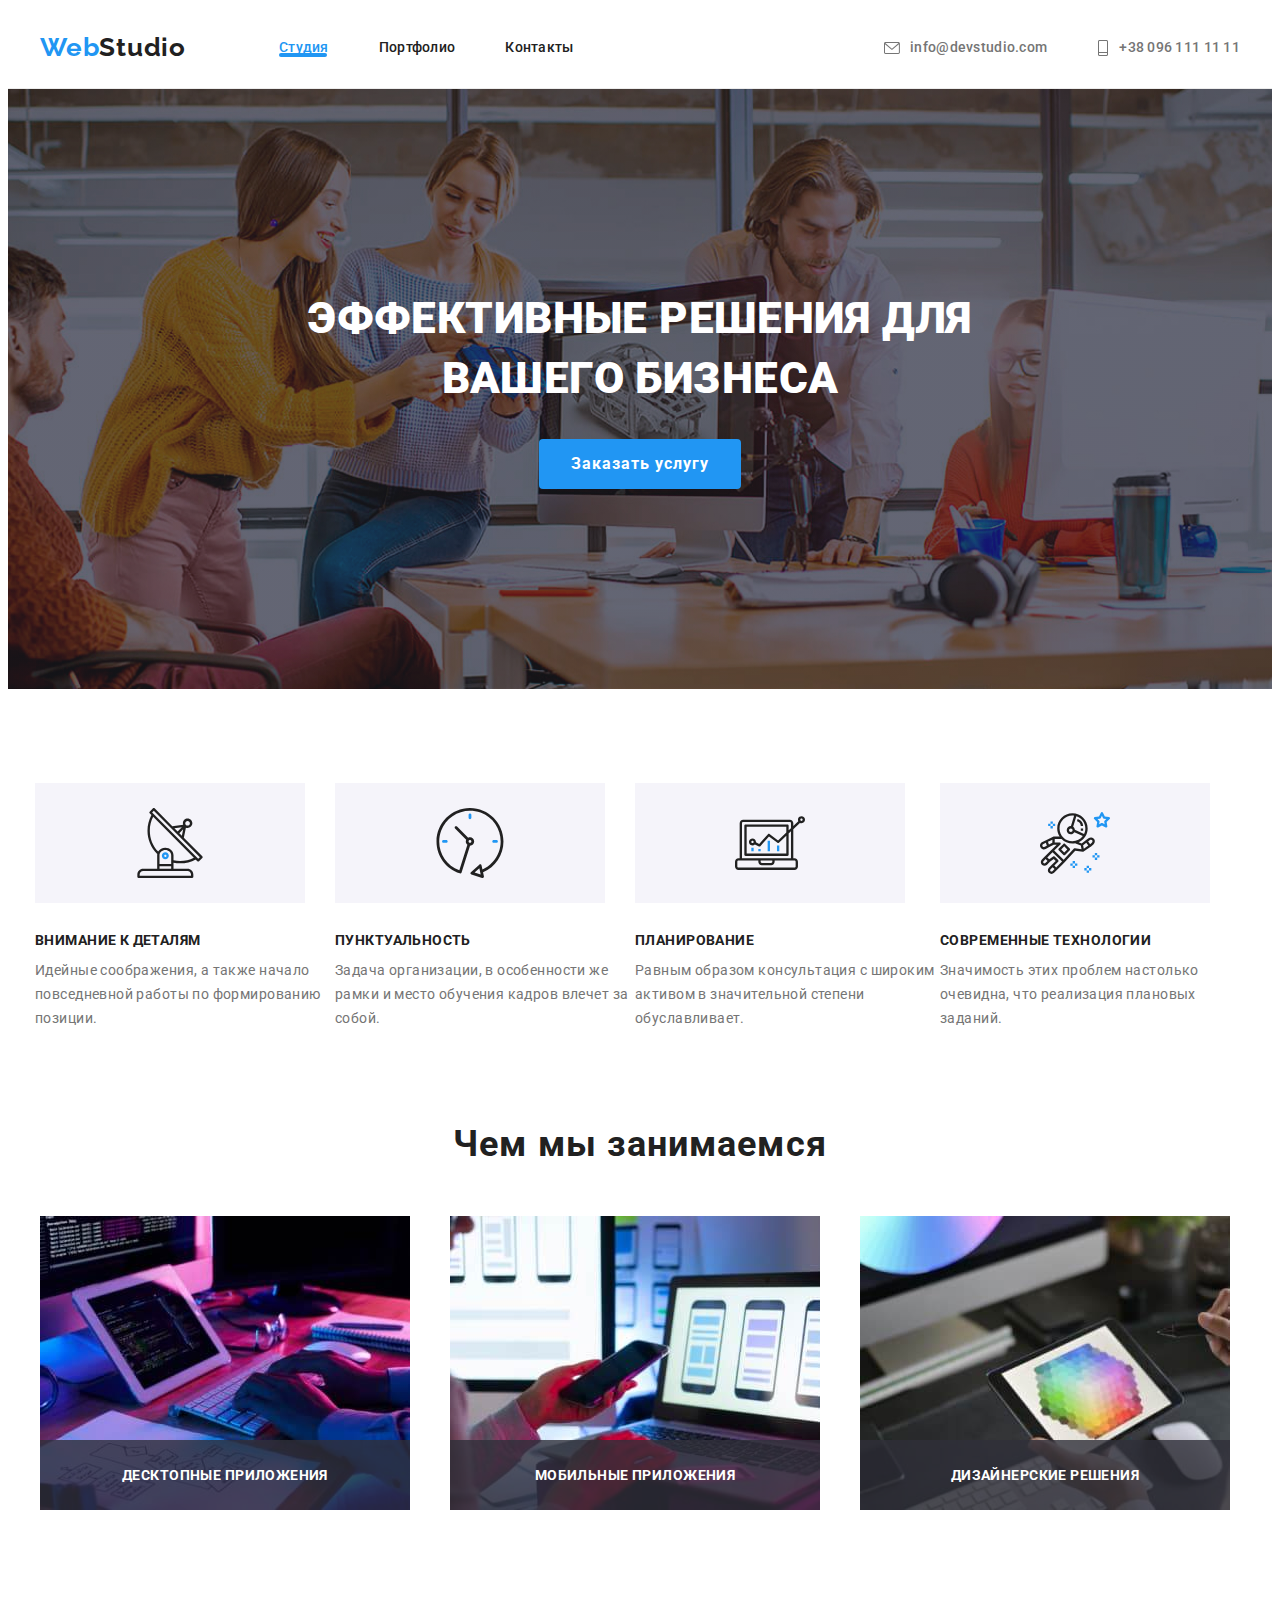
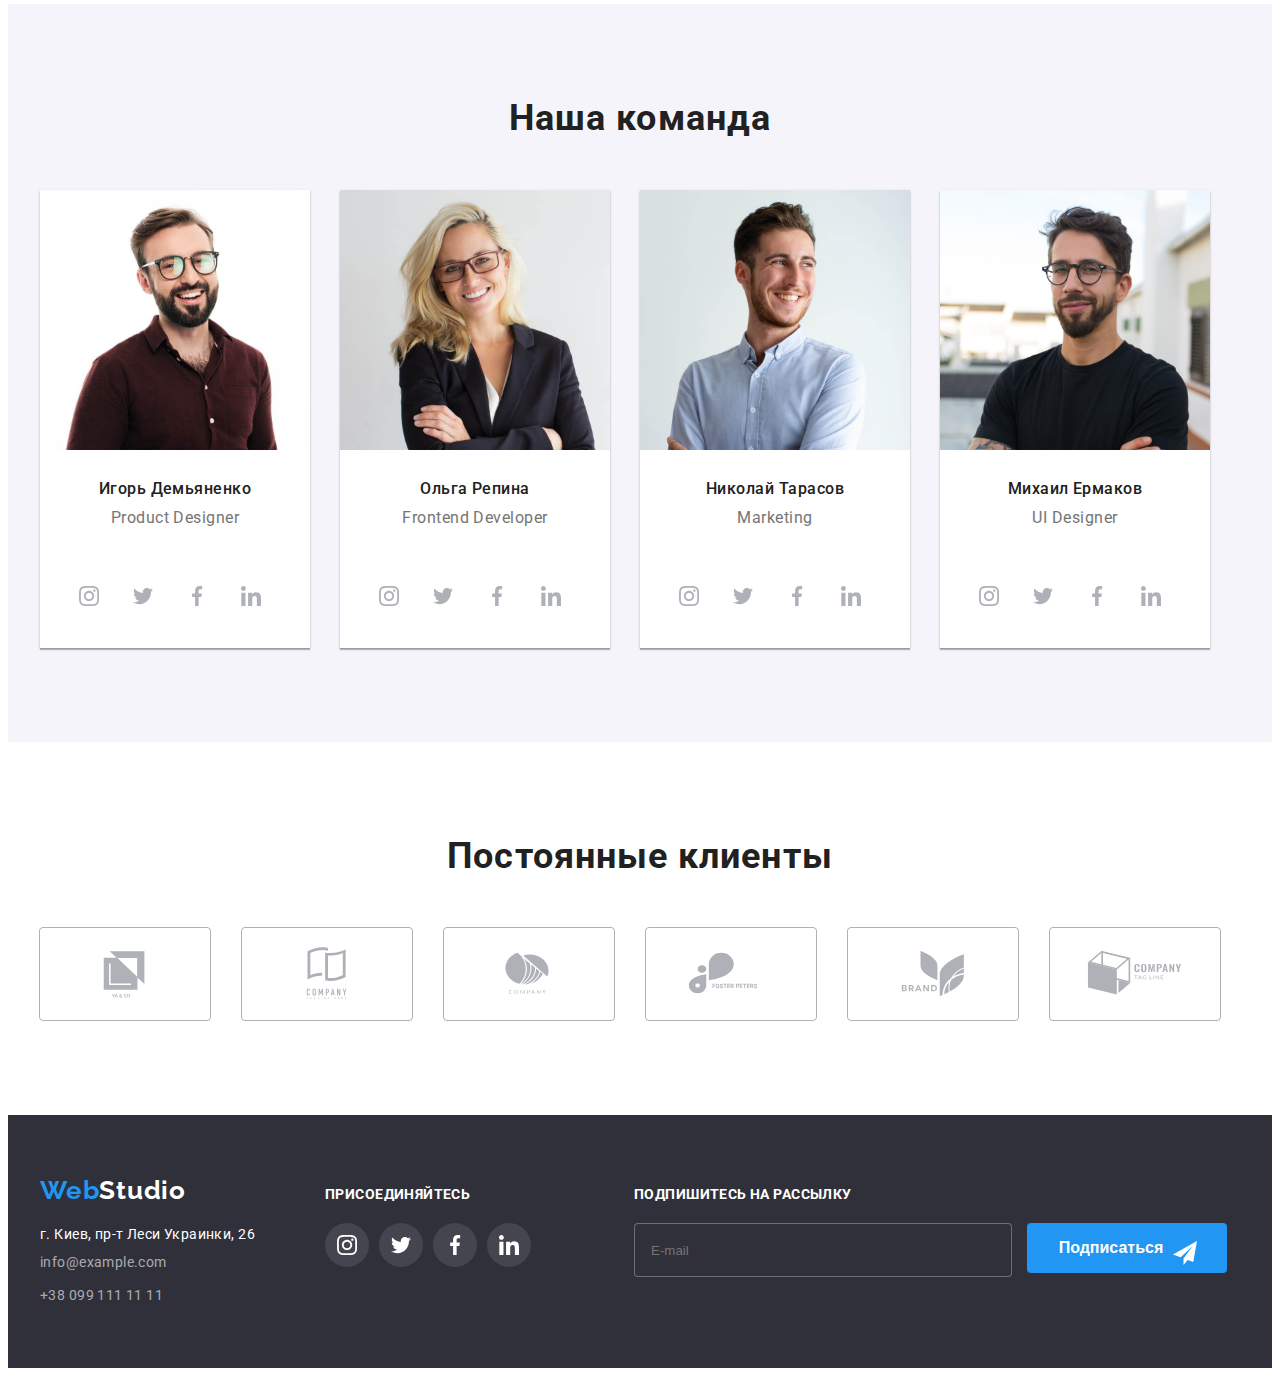
==== index.html @ 3832339a "add" ====
<!DOCTYPE html>
<html lang="ru">
<head>
    <meta charset="UTF-8">
    <meta http-equiv="X-UA-Compatible" content="IE=edge">
    <meta name="viewport" content="width=device-width, initial-scale=1.0">
    <link rel="preconnect" href="https://fonts.googleapis.com">
    <link rel="preconnect" href="https://fonts.gstatic.com" crossorigin>
    <link href="https://fonts.googleapis.com/css2?family=Raleway:wght@700&family=Roboto:wght@400;500;700;900&display=swap" rel="stylesheet">
    <title>WebStudio</title>
    <link rel="stylesheet" href="https://cdnjs.cloudflare.com/ajax/libs/modern-normalize/1.1.0/modern-normalize.min.css"
     integrity="sha512-wpPYUAdjBVSE4KJnH1VR1HeZfpl1ub8YT/NKx4PuQ5NmX2tKuGu6U/JRp5y+Y8XG2tV+wKQpNHVUX03MfMFn9Q==" 
     crossorigin="anonymous"
      referrerpolicy="no-referrer" />
    <link rel="stylesheet" href="./css/styles.css">
</head>
<body>
    <!-- header-two -->
    <header class="header-two">
        <div class="container"> 
     <nav class="header-two-nav">
        <a class="header-two-logo link" href=""><span class="span">Web</span>Studio</a>
      
         <ul class="header-two-list  list">
            <li class="header-two-item"><a href="./index.html" class="hesder-two-link link current "  >Студия</a></li>
            <li class="header-two-item"><a href="./portfolio.html" class="hesder-two-link link   ">Портфолио</a></li>
            <li class="header-two-item"><a href="" class="hesder-two-link link ">Контакты</a></li>
        </ul>
    </nav>
    <div class="header-connect">
        <ul class="list-contact">
            
             <li class="nav-connect"><a href="mailto:info@devstudio.com" class="header-two-mail link" > <svg class="icon" width="16" height="12">
                <use href="./img/icons.svg#icon-envelope-hover">

                </use>
            </svg> info@devstudio.com</a></li>
             <li class="nav-connect" ><a  href="tel:+380961111111" class="header-two-tel link"><svg class="icon" width="12" height="16">
                <use href="./img/icons.svg#icon-Vector-10">

                </use>
            </svg> +38 096 111 11 11</a></li>
        </ul>
    </div>
    </div>
     </header>
     <main>
         <!-- section-two -->
     <section class="section-two">
     <div class="container">
      
         <h1 class="section-two-title">Эффективные решения для вашего бизнеса</h1>
         <button  type="button" class="section-two-btn " data-modal-open > Заказать услугу</button>
        
        </div>
     </section>
   
    <!-- section-three -->
    <section class="section-three">
        <div class="container">
       <h2 class="visually-hidden"></h2>
       <ul class="section-three-list list">
           <li class="section-three-item">
            <div class="benefits-item">
                
                    <svg class="bentfits-icon" width="70" height="70">
                        <use href="./img/icons.svg#icon-antenna">

                        </use>
                    </svg>
              
            </div>
               <h3 class="section-three-item-title">Внимание к деталям</h3>
               <p class="section-three-text">Идейные соображения, а также начало повседневной работы по формированию позиции.</p>
            </li>
           <li class="section-three-item">
            <div class="benefits-item">
              
                    <svg class="bentfits-icon" width="70" height="70">
                        <use href="./img/icons.svg#icon-clock">

                        </use>
                    </svg>
                
            </div>
               <h3 class="section-three-item-title" >Пунктуальность</h3>
               <p class="section-three-text">Задача организации, в особенности же рамки и место обучения кадров влечет за собой.</p>
           </li>
           <li class="section-three-item">
            <div class="benefits-item">
               
                    <svg class="bentfits-icon" width="70" height="70">
                        <use href="./img/icons.svg#icon-diagram">

                        </use>
                    </svg>
              
            </div>
               <h3 class="section-three-item-title" >Планирование</h3>
               <p class=section-three-text>Равным образом консультация с широким активом в значительной степени обуславливает.</p>
            </li>
            <li class="section-three-item"> 
                <div class="benefits-item">
                   
                        <svg class="bentfits-icon" width="70" height="70">
                            <use href="./img/icons.svg#icon-astronaut">
    
                            </use>
                        </svg>
                  
                </div>
               <h3 class="section-three-item-title" >Современные технологии</h3>
               <p class="section-three-text">Значимость этих проблем настолько очевидна, что реализация плановых заданий.</p>
            </li>
       </ul>
    </div>
    </section>
    <!-- section-four -->
    <section class="section-four">
        <div class="container">
        <h2 class="section-four-title">Чем мы занимаемся</h2>
        <ul class="section-four-list list">
            
            <li class="section-four-item">
                <img  class="img" src="./img/photo1.jpg" 
                alt="клавиатура" 
                width="370"
                 height="294">
                 <p class="content-text">
                    Десктопные приложения
                 </p>
            </li>
        
           
            <li class="section-four-item"><img class="img" src="./img/photo2.jpg" 
                alt="ноутбук"
                 width="370"
                  height="294">
                  <p class="content-text">
                    Мобильные приложения
                  </p>
            </li>
        
            
            <li class="section-four-item"><img class="img" src="./img/photo3.jpg"
                 alt="планшет"
                  width="370" 
                  height="294">
                  <p class="content-text" >
                    Дизайнерские решения
                  </p>
                
            </li>
         
        </ul>
    </div>
    </section>
    <!-- section-five -->
  
    <section class="section-five">
        <div class="container">
        <h2 class="section-five-title">Наша команда</h2>
        <ul class="section-five-list list">
            <li class="section-five-item">
                
                
                <img class="img" src="./img/img-photo-4.jpg" alt="Игорь" width="270" height="260">
            
            <div class="stn-div">
                <h3 class="stn-title link">Игорь Демьяненко</h3>
                <p lang="en" class="stn-text link">Product Designer</p>
            </div>
                <ul></ul>
        <ul class="komanda-list list">
        <li class="komanda-item">
            <a href="" class="komanda-link">
            <svg class="komanda-link-icon" width="20" height="20">
                <use href="./img/icons.svg#icon-instagram">

                </use>
            </svg>
        </a> </li>
        <li class="komanda-item">
            <a href="" class="komanda-link">
                <svg class="komanda-link-icon" width="20" height="20">
                    <use href="./img/icons.svg#icon-twitter">

                    </use>
                </svg>
            </a>
        </li>
        <li class="komanda-item">
            <a href="" class="komanda-link">
                <svg class="komanda-link-icon" width="20" height="20" >
                    <use href="./img/icons.svg#icon-facebook">

                    </use>
                </svg>
            </a>
        </li>
        <li class="komanda-item">
            <a href="" class="komanda-link">
                <svg class="komanda-link-icon" width="20" height="20">
                    <use href="./img/icons.svg#icon-linkedin">

                    </use>
                </svg>
            </a>
        </li>
    </ul>
               
            </li>
            <li class="section-five-item">
            
               
                <img class="img" src="./img/img-photo-5.jpg" alt="Ольга" width="270" height="260">
          
            <div class="stn-div">
                <h3 class="stn-title link">Ольга Репина</h3>
                <p lang="en" class="stn-text link" >Frontend Developer</p>
            </div>
               <ul class="komanda-list list">
                <li class="komanda-item">
                    <a href="" class="komanda-link">
                  <svg class="komanda-link-icon" width="20" height="20">
                    <use href="./img/icons.svg#icon-instagram"></use>
                  </svg></a>
                </li>
               <li class="komanda-item">
                <a href="" class="komanda-link">
                  <svg class="komanda-link-icon" width="20" height="20">
                    <use href="./img/icons.svg#icon-twitter"></use>
                  </svg></a>
               </li>
               <li class="komanda-item">
                <a href="" class="komanda-link">
                <svg class="komanda-link-icon" width="20" height="20" >
                    <use href="./img/icons.svg#icon-facebook"></use>
                </svg></a>
               </li>
               <li class="komanda-item">
                <a href="" class="komanda-link">
                <svg class="komanda-link-icon" width="20" height="20">
                    <use href="./img/icons.svg#icon-linkedin"></use>
                </svg></a>
               </li>
            </ul>
            </li>
            <li class="section-five-item">
               
               
                <img class="img" src="./img/img-photo-6.jpg" alt="Николай" width="270" height="260">
            
            <div class="stn-div">
                <h3 class="stn-title link">Николай Тарасов</h3>
                <p lang="en" class="stn-text link">Marketing</p>
            </div>
                <ul class="komanda-list list">
                    <li class="komanda-item">
                        <a href="" class="komanda-link">
                        <svg class="komanda-link-icon" width="20" height="20">
                            <use href="./img/icons.svg#icon-instagram">
            
                            </use>
                        </svg>
                    </a> </li>
                    <li class="komanda-item">
                        <a href="" class="komanda-link">
                            <svg class="komanda-link-icon" width="20" height="20">
                                <use href="./img/icons.svg#icon-twitter">
            
                                </use>
                            </svg>
                        </a>
                    </li>
                    <li class="komanda-item">
                        <a href="" class="komanda-link">
                            <svg class="komanda-link-icon" width="20" height="20" >
                                <use href="./img/icons.svg#icon-facebook">
            
                                </use>
                            </svg>
                        </a>
                    </li>
                    <li class="komanda-item">
                        <a href="" class="komanda-link">
                            <svg class="komanda-link-icon" width="20" height="20">
                                <use href="./img/icons.svg#icon-linkedin">
            
                                </use>
                            </svg>
                        </a>
                    </li>
                </ul>
            </li>
       
            
            <li class="section-five-item">
                
               
                <img class="img"  src="./img/img-photo-7.jpg" alt="Михаил" width="270" height="260">
            
            <div class="stn-div">
                <h3 class="stn-title " >Михаил Ермаков</h3>
                <p lang="en" class="stn-text ">UI Designer</p>
            </div>
                <ul class="komanda-list list">
                    <li class="komanda-item">
                        <a href="" class="komanda-link">
                        <svg class="komanda-link-icon" width="20" height="20">
                            <use href="./img/icons.svg#icon-instagram">
            
                            </use>
                        </svg>
                    </a> </li>
                    <li class="komanda-item">
                        <a href="" class="komanda-link">
                            <svg class="komanda-link-icon" width="20" height="20">
                                <use href="./img/icons.svg#icon-twitter">
            
                                </use>
                            </svg>
                        </a>
                    </li>
                    <li class="komanda-item">
                        <a href="" class="komanda-link">
                            <svg class="komanda-link-icon" width="20" height="20" >
                                <use href="./img/icons.svg#icon-facebook">
            
                                </use>
                            </svg>
                        </a>
                    </li>
                    <li class="komanda-item">
                        <a href="" class="komanda-link">
                            <svg class="komanda-link-icon" width="20" height="20">
                                <use href="./img/icons.svg#icon-linkedin">
            
                                </use>
                            </svg>
                        </a>
                    </li>
                </ul>
        </li>
        </ul>
    </div>
    </section>
     
   <section class="logo-clients">
        <h2 class=clients>Постоянные клиенты</h2>
        <div class=" container">
        <ul class="company-list list ">
            <li class="company-item">
                <a href="" class="company-link">
                    <svg class="comnany-logo" width="106" height="60">
                        <use href="./img/icons.svg#icon-Logo-one" >

                        </use>
                    </svg>
                </a>
            </li>
        <li class="company-item">
            <a href="" class="company-link" >
                <svg class="comnany-logo" width="106" height="60">
                    <use href="./img/icons.svg#icon-icon-Logo" >

                    </use>
                </svg>
            </a>
        </li>
        <li class="company-item" >
            <a href=""  class="company-link">
                <svg class="comnany-logo" width="106" height="60">
                    <use href="./img/icons.svg#icon-Logo-company">

                    </use>
                </svg>
            </a>
        </li>
        <li class="company-item">
             <a href="" class="company-link" >
                <svg class="comnany-logo" width="106" height="60">
                    <use href="./img/icons.svg#icon-Logo-foster">

                    </use>
                </svg>
             </a>
        </li>
        <li class="company-item" >
            <a href="" class="company-link" >
                <svg class="comnany-logo" width="106" height="60">
                    <use href="./img/icons.svg#icon-Logo-brand" >

                    </use>
                </svg>
            </a>
        </li >
        <li class="company-item">
             <a href="" class="company-link" >
                <svg class="comnany-logo" width="106" height=" 60">
                    <use href="./img/icons.svg#icon-Logo-line">

                    </use>
                </svg>
             </a>
        </li>
    </ul>
</div>
</section>
</main>
    <!-- footer-two -->
    <footer class="footer-two">
        <div class="container">
            <div class="ubout-content">
        <a class="footer-two-logo link" href=""><span class="span" >Web</span>Studio</a>
    
<address class="footer-two-address">
            <ul class="footer-two-list list" >
                <li class="footer-two-item" >
            <a href="https://goo.gl/maps/B1iXQjJUeeSVtzdy8" target="_blank" rel="noopener nofollow noreferrer" class="footer-two-links link" >г. Киев, пр-т Леси Украинки, 26</a> 
        </li>
            
        <li class="footer-two-item"><a href="mailto:info@example.com" class="footer-two-link link" >info@example.com</a>
        </li>
        <li class="footer-two-item">
            <a href= "tel:+380991111111" class="footer-two-link link">+38 099 111 11 11</a>
        </li>
        </ul> 
    </address> 
</div>
    <div class="footer-icon">
        <p class="footer-title">присоединяйтесь</p>
        <ul class="footer-list-links list" >
        <li class="footer-item-links">
            <a href="" class="icon-link">
                <svg class="links-link-icon" width="20" height="20">
                    <use href="./img/icons.svg#icon-instagram">
    
                    </use>
                </svg>
            </a>  
        </li>
        <li class="footer-item-links">
            <a href="" class="icon-link">
                <svg class="links-link-icon" width="20" height="20">
                    <use href="./img/icons.svg#icon-twitter">
    
                    </use>
                </svg>
            </a> 
        </li>
        <li class="footer-item-links">
            <a href="" class="icon-link">
                <svg class="links-link-icon" width="20" height="20">
                    <use href="./img/icons.svg#icon-facebook">
    
                    </use>
                </svg>
            </a>  
        </li>
        <li class="footer-item-links">
            <a href="" class="icon-link">
                <svg class="links-link-icon" width="20" height="20">
                    <use href="./img/icons.svg#icon-linkedin">
    
                    </use>
                </svg>
            </a> 
        </li>
    </ul>
    </div>
    <div class="footer-email">
        <form >
<p class="email-title">Подпишитесь на рассылку</p>
<input type="email"
name="user-email"
placeholder="E-mail"

class="footer-input"

>

<button type="submit" class="email-btn">Подписаться</button>

<svg class="email-icon" width="24" height="24">
    <use href="./img/icons.svg#icon-icon-send"></use>
</svg>

</form>
    </div>
    
</div>

 </footer>
 <div class="backdrop is-hidden " data-modal >
    <div class="modal">
        <button type="button" class="modal-close-btn" data-modal-close>
            <svg class="modal-x" width="11" height="11">
                <use href="./img/icons.svg#icon-Vector4"></use>
            </svg>
        </button>
        <p class="modal-title">Оставьте свои данные, мы вам перезвоним</p>
        <form >
            <div class="modal-field">
            <label  class="model-label"> Имя </label>
               <div class="input-wrap">
            <input type="text"
             class="model-input"
              name="user-name"
               placeholder="" 
               required
               minlength="4"
               >
           
            <svg class="modal-icon"  width="18" height="18">
                <use href="./img/icons.svg#icon-person" ></use>
            </svg>
        </div>
        </div>
        
        <div class="modal-field">
            <label  class="model-label">Телефон </label>
            <div class="input-wrap">   
            <input type="tel" 
            class="model-input"
            name="user-tel"  
            placeholder=""
            required
            minlength="4"
            pattern="[\+]\d{3}\s[\(]\d{2}[\)]\s\d{3}[\-]\d{2}[\-]\d{2}"
             >
             <svg class="modal-icon"  width="13" height="13"   >
                <use href="./img/icons.svg#icon-tel" ></use>
            </svg>
            </div>
            
        </div>
            <div class="modal-field">
            <label  class="model-label"> Почта </label>
            <div class="input-wrap">
            <input type="email" 
            class="model-input" 
            name="user-email" 
            placeholder=""
            required
            minlength="2"
            >
            <svg class="modal-icon"  width="15" height="12">
                <use href="./img/icons.svg#icon-emil" ></use>
            </svg>
        </div>
    </div>
        <div class="modal-field">
        <label  class="model-label">Комментарий</label>
        <textarea name="user-text" 
        id="user-text"
         cols="30"
          rows="10"
          placeholder="Введите текст"
          class="model-text" ></textarea>
        </div>
        <div class="modal-field">
            <input type="checkbox"
             name="privacy" 
              value="true"
              id="privacy"
               class="modal-check is-hidden">
            <label for="privacy" class="check-text">Соглашаюсь с рассылкой и принимаю
              <a href="" class="label-text">Условия договора</a>  </label>
        </div>
            <div class="modal-check-btn">
            <button type="submit" class="modal-btn">Отправить</button>
        </div>
        </form>
    </div>

 </div>
 <script src="./js/modal.js"></script>
</body>
</html>
---- css/styles.css ----
:root{
    --title-color: #212121;
    --main-title-color:#757575;
    --hover-footer-color:#2196F3;
    --fonfocus-color: #FFFFFF;
}

h1, h2, h3, p, ul{
    margin: 0 ;
    padding: 0;

}
body {
    font-family: "Roboto", sans-serif;
    font-size: 14px;
    letter-spacing: 0.03em;
    color: #757575;
    background-color:#FFFFFF; 
}
.container{
    width: 1200px;
    margin: 0 auto;
    padding-left: 15px;
    padding-right: 15px;

}
 .hesder-two-link.current::after{
    content: "";
    position: absolute;
   width:48px ;
    height: 4px;
    border-radius: 2px;
    background-color: #2196F3;
 top: 45px;
margin-left: -50px;

  
}
.header-link.current::after{
    content: "";
    position: absolute;
   width:78px ;
    height: 4px;
    background-color: #2196F3;
    border-radius: 2px;
   top: 45px;
    margin-left: -80px;
    
}
 .header-link.current {
  
color: var(--hover-footer-color);
}
 .hesder-two-link.current{
   
    color: var(--hover-footer-color);
 }


                         /* header */
.header-logo{
font-family: 'Raleway';
font-style: normal;
font-weight: 700;
font-size: 26px;
line-height: 1.19;
letter-spacing: 0.03em;
color:var(--title-color); 
margin-right: 93px;
padding-top: 24px ;
padding-bottom: 25px ;

}
.header-two-logo {
    font-family: 'Raleway';
    font-style: normal;
    font-weight: 700;
    font-size: 26px;
    line-height: 1.19;
    letter-spacing: 0.03em;
    color:var(--title-color); 
    margin-right: 93px;
    padding-top: 24px ;
    padding-bottom: 25px ;
    }
.span{
    color:var(--hover-footer-color) ; 
}
.header-list{
    display: flex;
    padding: 0;
    margin: 0;
   position:relative ;
}
.header-two-list{
    display: flex;
    padding: 0;
    margin: 0;
    position: relative;
}
 
.heder .container{
    display: flex;
    align-items: center;
    
   
    
}
.heder{
   border: 1px solid #ECECEC; 
}
.header-two-item{
    margin-right: 50px;
}
.header-two-item:last-child{
    margin-right: 0;}

    .header-item:last-child{
        margin-right: 0;}
.header-item{
    margin-right: 50px;
}
.header-two{
    border-bottom: 1px solid #ECECEC;    
}
.header-nav{
display: flex;
align-items: center;
}
.header-two .container{
   
    display: flex;
    align-items: center;   
}

.header-mail:hover,
.header-mail:focus{
    fill: var(--hover-footer-color);
    
}
.header-mail:hover,
.header-mail:focus
{
    color:var(--hover-footer-color) ; 
}
.header-two-nav{
    display: flex;
    align-items: center;
}
.header-two-mail{
   

}

.header-link {
 font-weight: 500; 
 line-height: 1.14;
 letter-spacing: 0.02em;
 color:var(--title-color) ;
 display: block;
 padding-top: 32px;
 padding-bottom: 32px;
 transition: color 250ms ease ;
 
 }

.link{
text-decoration: none;


}
.header-mail, .header-tel   
{
font-weight: 500;
line-height: 1.14;
letter-spacing: 0.02em;
display: flex;
align-items: center;
color:#757575 ;
fill: #757575;
transition: color 250ms ease ;
}
.list-contact:hover  {
    color:var(--hover-footer-color) ;
   
}
.list-contact:focus{
    color:var(--hover-footer-color) ;
}
.header-tel:hover,
.header-tel:focus
{
    fill:#2196F3;
    color:#2196F3;
}
 
.header-two-logo::content{
background: #2196F3;
    
}

.header-link:hover
{
    color: var(--hover-footer-color) ;

}
.header-link:focus
{
    color: var(--hover-footer-color);  
}

.header-mail link
{
    font-weight: 500;
    line-height: 1.14;
    letter-spacing: 0.02em;
    color:var(--main-title-color) ; 
  
}
.header-mail{
    margin-left: 50px;

}
.header-tel
 {
    font-weight: 500;
    line-height: 1.14;
    letter-spacing: 0.02em;
    color:var(--main-title-color) ;
    
}
.list-contact{
  list-style: none;
  
   display: flex;
}
.header-connect{
    margin-left: auto;
}
.nav-connect{
    margin-right: 50px;
}
.nav-connect:last-child{
    margin: 0;
}
.list{
    list-style: none ;

    align-items: center;
   margin: 0;
    padding: 0;
}
                                 /* section */
.section-btn
{
    font-family: inherit;
font-weight: 500;
font-size: 16px;
line-height: 1.62;
text-align: center;
letter-spacing: 0.03em;
color:var(--title-color) ;

padding:  6px 22px 6px 22px;
border: none;
border-radius: 4px;
transition: background 250ms ease ;
}
.section-item{
    margin-right: 8px ;
}
.section-item:last-child{
    margin: 0;
}

.section-list{
 display: flex;
 margin-bottom: 50px;
 justify-content: center;
 
}
.section-one-link{
    margin-bottom: 4px;
}
.section-list-list{
    display: flex;
    flex-wrap: wrap;
    margin-bottom: -30px;
    margin-left: -30px;
   
}
 .section-one-list {
    flex-basis: calc(100% / 3 - 30px);
    margin-left: 30px;
    margin-bottom: 30px;
  
background:#FFFFFF;
 }

 

 .section-one-sct:hover, 
 .section-one-sct:focus{
    box-shadow: 0px 1px 1px rgba(0, 0, 0, 0.12),
    0px 4px 4px rgba(0, 0, 0, 0.06),
     1px 4px 6px rgba(0, 0, 0, 0.16);
     display: block;
 }
.stn{ color: #212121;
text-align: center;
margin-bottom: 20px;
padding-top: 20px;
}
.section-btn:hover
{
    background: #2196F3;
    color:var(--fonfocus-color) ;
}
.section-btn:focus
{
    background: #2196F3; 
    color:var(--fonfocus-color) ;
  

}
                    /*section-one  */


.section-three{
   padding-top: 94px;
   padding-top: 94px;
}
.section-one-link
{
font-weight: 700;
font-size: 18px;
line-height: 2.00;
letter-spacing: 0.06em;
color:var(--title-color) ;
}
.section-one-text
{
font-size: 16px;
line-height: 1.88;
letter-spacing: 0.03em;
color:var(--main-title-color) ;
}
.section-three-title{
    text-align: center;
    padding-top: 0px;
    margin-bottom: 50px;
}
.section-three-list {
    display: flex;
    margin-left: -5px;
   
}

.section-three-item{
   
    flex-basis:calc((100% -90) / 4);
    margin-left: 0px;
}
.section-four-title{
    text-align: center;
  margin-bottom: 50px;
}
.section-four-list {
    display: flex;
   position: relative;
    margin-top: 50px;
  margin-left: -30px;
}
.section-four-item{
    
    flex-basis: calc(100% / 3 - 30px);
    margin-left: 30px;
    display: block;
    max-width: 100% ;
    height: auto;
}

    

.section-five-title{
    text-align: center;
    
}
.section-five-list{
    display: flex;
    margin-top: 50px;
    margin-left: -30px;
}
                        /* footer */
.footer-link
{
 font-weight: 400;
line-height: 1.71;
letter-spacing: 0.03em;
color:rgba(255, 255, 255, 0.6);



}


.footer, .footer-two
{
padding-bottom: 60px;
padding-top: 60px;
    background: #2F303A;

}
.footer-two-address{
    margin-top: 20px;
}
.footer-address{
    margin-top: 20px;
    font-style: normal;
}
   
.footer-logo{
font-family: 'Raleway';
font-style: normal;
font-weight: 700;
font-size: 26px;
line-height: 1.19;
letter-spacing: 0.03em;
color:var(--title-color) ; 
color:#FFFFFF ;

}


                  /* header-two */

    
 .hesder-two-link{
    font-weight: 500; 
    line-height: 1.14;
    letter-spacing: 0.02em;
    color:var(--title-color);
 display: block;
  padding-top: 32px;
  padding-bottom: 32px;
  transition: color 250ms ease ;
 }
 .footer-item{
     margin-bottom: 9px;
     font-style: normal;
     
 }
 .footer-item:last-child{
    margin: 0;
}


 .hesder-two-link:hover {
    color: var(--hover-footer-color);
   
 }
 .hesder-two-link :focus{
    color:var(--hover-footer-color) ;
   
 }
 .header-two-mail, .header-two-tel   
{
font-weight: 500;
line-height: 1.14;
letter-spacing: 0.02em;
color:#757575 ;
fill: #757575;
display: flex;
align-items: center;
transition: color 250ms ease ;
}
.icon{
  margin-right: 10px; 

}

.header-mail:hover,
.header-mail:focus{
    fill:#2196F3 ;
    
}
.header-two-mail:hover,
.header-two-mail:focus{
    fill:#2196F3;
    
}
.header-two-mail:hover,
.header-two-mail:focus
{
    color:#2196F3 ; 
}

.header-two-tel:hover,
.header-two-tel:focus
{
    fill:#2196F3 ;
    color:#2196F3;
}   

           /* section */
.section{
padding-top: 94px;
padding-bottom: 94px;
        }
    .komanda-link{
    width: 100%;
    height: 100%;

    border-radius: 50%;
    display: flex;
    align-items: center;
     justify-content: center;
     fill: #AFB1B8;
     transition: background 250ms ease ;
    }
      
    .komanda-list{
        display: flex;
     justify-content: center;
     margin-bottom: 30px;
    }
    .komanda-item{
        width: 44px;
        height: 44px;
        margin-right: 10px;
    }
    .komanda-item:last-child{
      margin-left: 0px;
    }
    .komanda-link:hover,
    .komanda-link:focus{
      background-color: #2196F3;
      fill: #FFFFFF;
     
    }

    .footer-item-links{
        width: 44px;
        height: 44px;
            margin-right: 10px;}
      
            .icon-link{
                width: 100%;
                height: 100%;
              background-color: rgba(255, 255, 255, 0.1) ;
                border-radius: 50%;
                display: flex;
                align-items: center;
                justify-content: center;
                fill: #FFFFFF;
                transition: background  250ms ease ;
                }
        .icon-link:hover,
        .icon-link:focus{
            background: var(--hover-footer-color);
            fill: #FFFFFF;  
        }
        .footer-list-links{
            display: flex;
     
         }
.footer-two .container
{
  display: flex;
  align-items: baseline;
}
.footer .container
{
  display: flex;
  align-items: baseline;
}
.footer-icon{
 margin-left: 70px; 
 
}
.footer-title{
    margin-bottom: 20px;
   
font-style: normal;
font-weight: 700;
font-size: 14px;
line-height: 1.14;
letter-spacing: 0.03em;
text-transform: uppercase;

color: #FFFFFF;

}


.company-list{
    display: flex;
}
.company-item{
    
    margin-left: 30px;
    
}
.company-link{
    width: 100%;
    height: 100%;
    width:170px ;
    height:92px ;
    background-color: #FFFFFF;
    display: flex;
    align-items: center;
     justify-content: center;
     fill: #AFB1B8;
     border-radius: 4px;
     border: 1px solid
     #AFB1B8 ;
     transition: background 250ms ease ;
    }
    .company-link:hover, 
    .company-link:focus{
   
    fill: var(--hover-footer-color);
    border: 1px solid #2196F3;
border-radius: 4px;
    }
    .company-list{
        display: flex;
        justify-content: center;
        padding-right: 50px;
       
    }
    .company-logo{
        width: 106px;
height: 60px;
margin: 16px 32px 16px 32px;
    }
    .clients{
    font-style: normal;
    font-weight: 700;
    font-size: 36px;
    line-height: 1.16;
    text-align: center;
    letter-spacing: 0.03em;
    
    margin-bottom: 50px;
    color: #212121;}
    
    .logo-clients{
        padding-bottom: 94px;
        padding-top: 94px;
    }
    
    .benefits-item{
        width: 100%;
        height: 100%;
        background-color:#F5F4FA  ;
        display: flex;
        align-items: center;
         justify-content: center;
         fill: #AFB1B8;
        }
        .benefits-item{
            width: 270px ;
            height: 120px ;
            margin-bottom: 30px;
        }
        .benefits-link:hover,
        .benefits-link:focus{
            background: #F5F4FA;
          border-radius: 4px;
         
        }
        .benefits-item{
            margin-right: 30px;
            
        }
        .benefits-item:last-child {
            margin-right: 0px;
        }
        .footer .container{
            display: flex;
        }
            
        
             /* section-two */
 
 
  .section-two {
    
    text-align:center;   
    background-color:#2F303A; 
    padding-top: 200px;
    padding-bottom: 200px;
    margin: 0 auto;
    background-image: linear-gradient(
     rgba(47, 48, 58, 0.4),
    rgba(47, 48, 58, 0.4)
    ),
      url(../img/Img-hed.jpg);
      max-width: 1600px;
    background-repeat: no-repeat;
    background-position: center;
    background-size: cover;
  }
  
  .visually-hidden{
    text-align: center;
    position: absolute; 
    width: 1px; 
    height: 1px; 
    margin: -1px; 
    border: 0; 
    padding: 0; 
    white-space: nowrap; 
    clip-path: inset(100%); 
    clip: rect(0 0 0 0); 
    overflow: hidden;  
  
}
  
 
  
 
.section-two-title{
  
    font-weight: 900;
    font-size: 44px;
    line-height: 1.36;
    color:var(--fonfocus-color) ; 
   text-transform: uppercase;
   max-width: 696px;
  margin: 0 auto;
   
}
.section-two-btn{
font-family: 'Roboto';
font-style: normal;
font-weight: 700;
font-size: 16px;
line-height: 1.88;
letter-spacing: 0.06em;
color:var(--fonfocus-color) ;
margin-top: 30px;
background-color: #2196F3;
border: none;
padding: 10px 32px 10px 32px;
border-radius: 4px;
}

         /*  section-three */
.section-three-title{
    font-weight: 700;
    font-size: 36px;
    line-height: 1.16;
    letter-spacing: 0.03em;
    color: #212121;
     
    
 }
 .section-three-item-title{
    font-weight: 700;
    font-size: 14px;
    line-height: 1.14;
    letter-spacing: 0.03em;
    color:var(--title-color);
    margin-bottom: 10px;
    
    text-transform: uppercase;
 }
 .section-three-text{
    font-weight: 400;
    font-size: 14px;
    line-height: 1.71;
    letter-spacing: 0.03em;
    color:var(--main-title-color);
    margin-right: 30px;
     margin: 0 auto;
 }
                    /* section-four */
.section-four {
    
    padding-bottom: 94px;
    padding-top: 0px;
}
.section-three{
    padding-bottom: 94px;
}
.section-five {
  padding-top: 94px;
  padding-bottom: 94px;
  background: #F5F4FA;
  
}
.section-five-item {
flex-basis:calc((100% -90) / 4);
margin-left: 30px;
text-align: center;
background: #FFFFFF;
box-shadow: 0px 1px 3px rgba(0, 0, 0, 0.12), 0px 1px 1px rgba(0, 0, 0, 0.14), 0px 2px 1px rgba(0, 0, 0, 0.2);

}

.img{
    display: block;
    max-width: 100% ;
    height: auto;
}
 .section-four-title{
    font-weight: 700;
    font-size: 36px;
    line-height: 1.16;
    letter-spacing: 0.03em;
    color:var(--title-color) ; 
 }
 
           /*  section-five-title*/
.section-five-title{
font-weight: 700;
font-size: 36px;
line-height: 1.16;
letter-spacing: 0.03em;
margin-bottom: 50px;
color:var(--title-color)
}
.one-text{
   
border-left: 1px solid #EEEEEE  ;
border-right: 1px solid #EEEEEE ;
border-bottom: 1px solid #EEEEEE ;
 padding: 20px 24px 20px 24px;

}
.stn-title{
 font-weight: 500;
font-size: 16px;
line-height: 1.18;
letter-spacing: 0.03em;
color: #212121;
margin: 0px auto 10px auto;
}
.stn-text{
    font-weight: 400;
font-size: 16px;
line-height: 1.18;
letter-spacing: 0.03em;
color: var(--main-title-color) ;
margin: 0px auto 16px 0px;
}
.stn-div{
    padding-top: 30px ;
    padding-bottom: 30px;
}
         /* footer-two */
.footer-two-logo{
font-family: 'Raleway';
font-style: normal;
font-weight: 700;
font-size: 26px;
line-height: 1.19;
letter-spacing: 0.03em;
margin-top: 444px;
 color:#FFFFFF ;
padding-left: 0px;
}
.footer-two-link
{
 font-weight: 400;
line-height: 1.71;
letter-spacing: 0.03em;
color:rgba(255, 255, 255, 0.6);
}

.footer-two-item{
    margin-bottom: 9px;
    font-style: normal;
    
}
.footer-two-item:last-child{
    margin: 0;
}

.footer-two-links{
    color:#FFFFFF;
}
.footer-links{
    color:#FFFFFF; 
}
.top-text{
    position: absolute;
    top: 0;
    color: #FFFFFF;
    background-color:rgba(33, 150, 243, 0.9); 
    height: 100%;
    padding: 63px 24px ;
    line-height: 1.4;
    font-size: 18px;
    letter-spacing: 0.03em;

    transform: translateY(100%);
    transition: transform 250ms linear;
}
.top-wrap{
    position: relative;
    overflow: hidden;
}
.content-text{
    position: absolute;
   bottom: 0;
   color: #FFFFFF;
   background-color:rgba(47, 48, 58, 0.8) ;
   font-size: 14px;
line-height: 1.5;
letter-spacing: 0.03em;
text-transform: uppercase;

font-weight: 700;
height: 70px;
width: 370px;
display: flex;
justify-content: center;
align-items: center;
text-align: center;




}
.section-four-list{
   position:relative;
  overflow: hidden;
  
}


.section-one-list:hover .top-text{
    transform: translateY(0); 
}
.backdrop{
    width: 100%;
    height: 100%;
    background-color:  rgba(0, 0, 0, 0.2);
    position:fixed;
    top: 0;
    transition: opacity 250ms, visibility 250ms ;
}
.modal{
    width: 528px;
    min-height: 581px;
    background-color: #FFFFFF;
    border-radius: 4px;
    position: absolute;
    top: 50%;
    left: 50%;
    transform: translate(-50%,-50%) scale(1);
    padding: 40px;
}

.modal-close-btn{
    width: 30px;
    height: 30px;
    border: 1px solid rgba(0, 0, 0, 0.1);
    background: #FFFFFF;
    border-radius: 50%;
    background-color: transparent;
    position: absolute;
    top: 8px;
    right: 8px;
    transition: color 250ms ease ;
}
.modal-close-btn:focus,
.modal-close-btn:hover
{
background-color: #2196F3;
}
.is-hidden{
    visibility: hidden;
    opacity: 0;
    pointer-events: none;
    }
    .backdrop .is-hidden .modal{
        transform: translate(-50%,-50%) scale(1);
    }
    .modal-title{
        font-weight: 700;
        font-size: 20px;
        line-height: 1.15;
        text-align: center;
        letter-spacing: 0.03em;
        color: #212121;
        
    }
    .model-input{
        width: 100%;
        height: 40px;
        border: 1px solid rgba(33, 33, 33, 0.2)  ;
        border-radius: 4px;
     padding-left: 42px;
     transition: background  250ms ease ;
        outline: none;
    }
    .model-input:focus{
        border-color:  #2196F3; 
       
    }
    .model-label{
        font-weight: 400;
        font-size: 12px;
        line-height: 1.16;
        color: #757575;
         display: block;
         margin-top: 10px;
         margin-bottom: 4px;
    }
    .model-text{
        width: 100%;
        height: 120px;
        border: 1px solid rgba(33, 33, 33, 0.2);
        border-radius: 4px; 
        resize: none;
        padding: 12px 16px;
        outline: none;
    }
    .model-text:focus{
        border-color:  #2196F3; 
    }
       

    
    .input-wrap{
        position: relative;
    }
    .modal-icon{
        position: absolute;
        left: 12px;
        top: 50%;
        transform: translateY(-50%);
        transition: background  250ms ease ;
    }
    .check-text{
        font-weight: 400;
        font-size: 14px;
        line-height: 1.71;
        color: #757575;
 align-items: center;
display: flex;
    }
    .check-text::before{
content: "";
width: 16px;
height: 16px;
border-radius: 2px;
margin-right: 8px ;
border: 2px solid #212121 ;
    }
    .modal-check:checked + .check-text::before{
        background-color:#2196F3 ;
        background-image: url(../img/check.svg);
        background-repeat: no-repeat;
        background-position: center;
        transition: background  250ms ease ;
    }
    .modal-check:focus + .check-text::before{
        border-color:#2196F3  ;
    }
    .model-input:focus + .modal-icon{
        fill: #2196F3;
    }
    .modal-btn{
        position: absolute;
        font-weight: 700;
        font-size: 16px;
        line-height: 1.8;
        text-align: center;
        border-radius: 4px;
        color: #FFFFFF;
        background-color: #2196F3;
        width:200px ;
        height: 50px ;
        border: none;
        margin-top: 30px;
        margin-left: 124px;
        
    }
  
    .label-text{
        font-weight: 400;
        font-size: 14px;
        line-height: 1.71;
        color: #2196F3;
        margin-left: 4px;
    }
   
    .email-title{
        font-weight: 700;
font-size: 14px;
line-height: 1.14;
text-transform: uppercase;
color: #FFFFFF;
margin-bottom: 20px;
    }
    .footer-input{
       
        width:358px ;
        height:50px ;
        border: 1px solid rgba(255, 255, 255, 0.3);
    border-radius: 4px;
    background: #2F303A;
    outline: none;
    padding-left: 16px;
}
.email-btn{
    position: absolute;
    width: 200px;
    height: 50px;
    background: #2196F3;
    border-radius: 4px;
    font-weight: 700;
font-size: 16px;
line-height: 1.88;
padding: 10px 62px 10px 29px;
color: #FFFFFF;
border: none;
margin-left: 12px;
}
.email-icon{
   
    position: relative;
    
left: 148px;
top: 10px;
fill: #FFFFFF;
margin-left: 10px;


  
}
.footer-email{
    display: flex;
   margin-left: 93px;
}
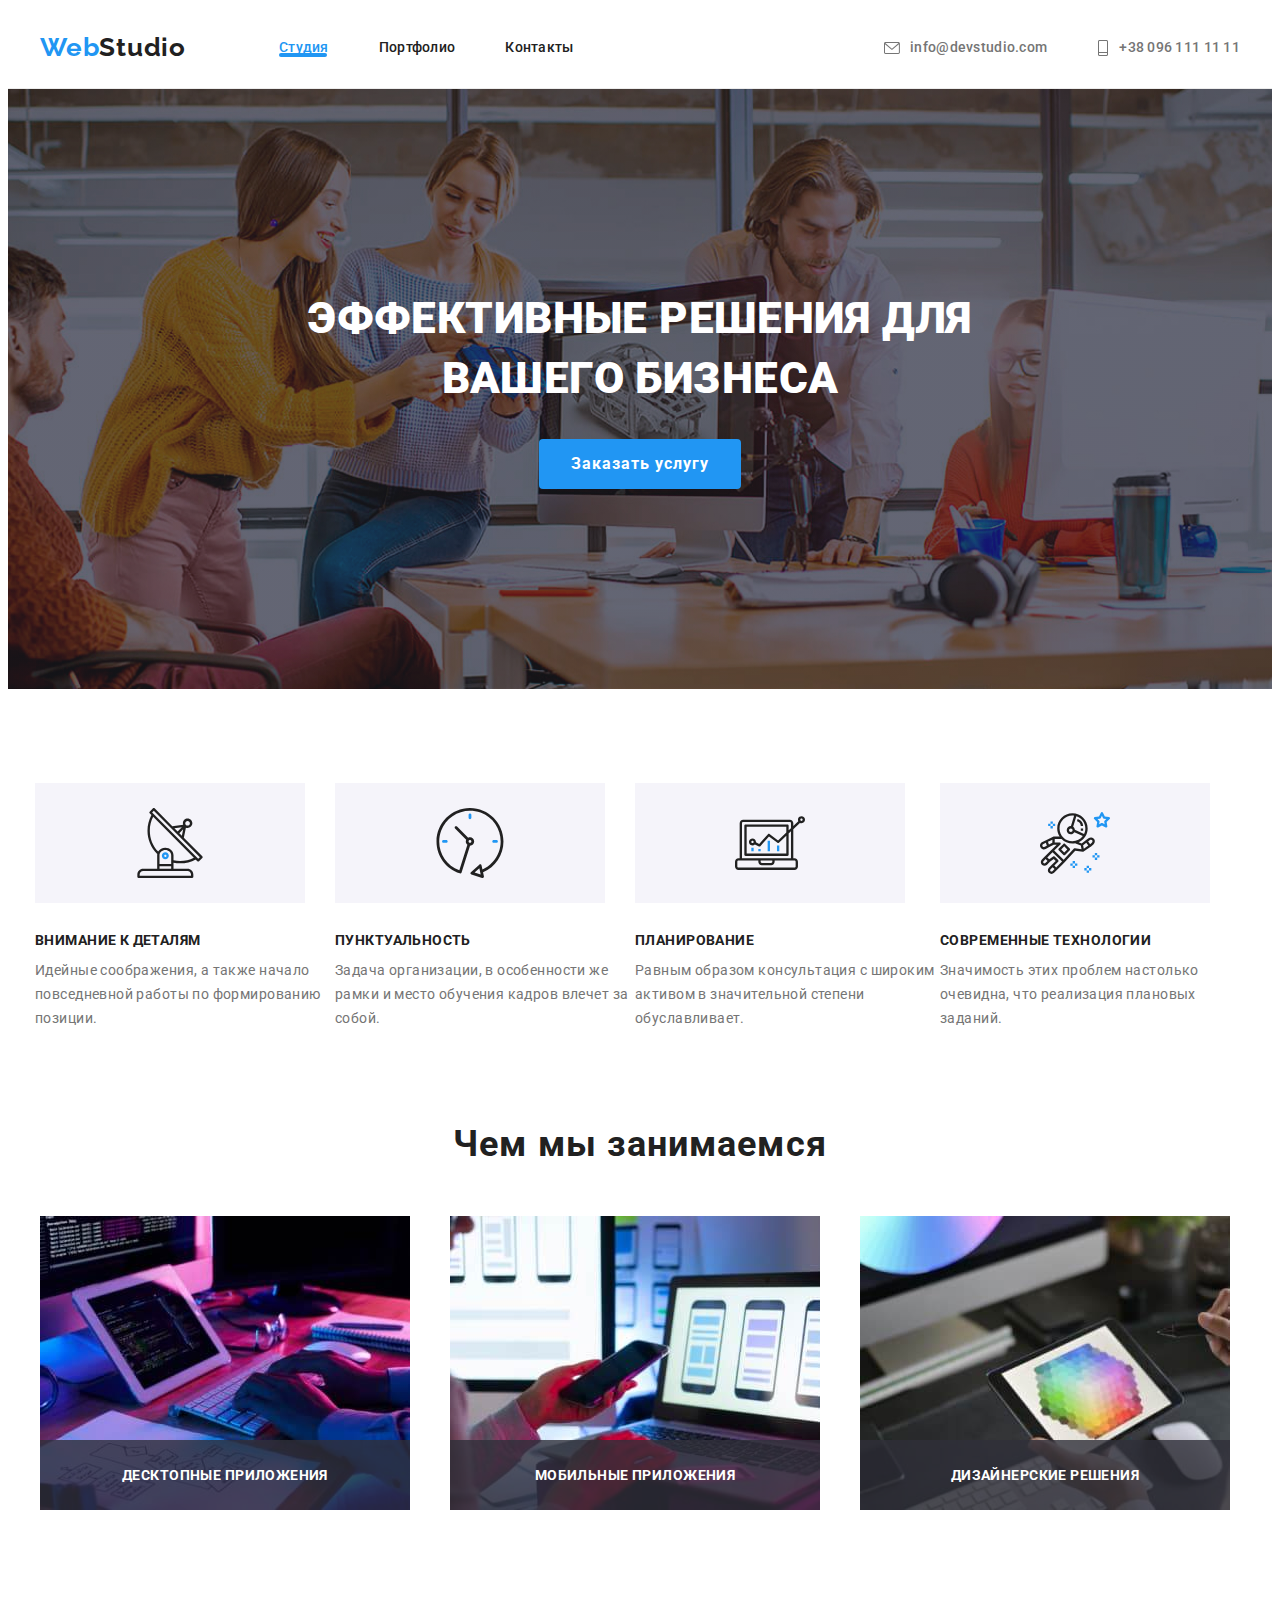
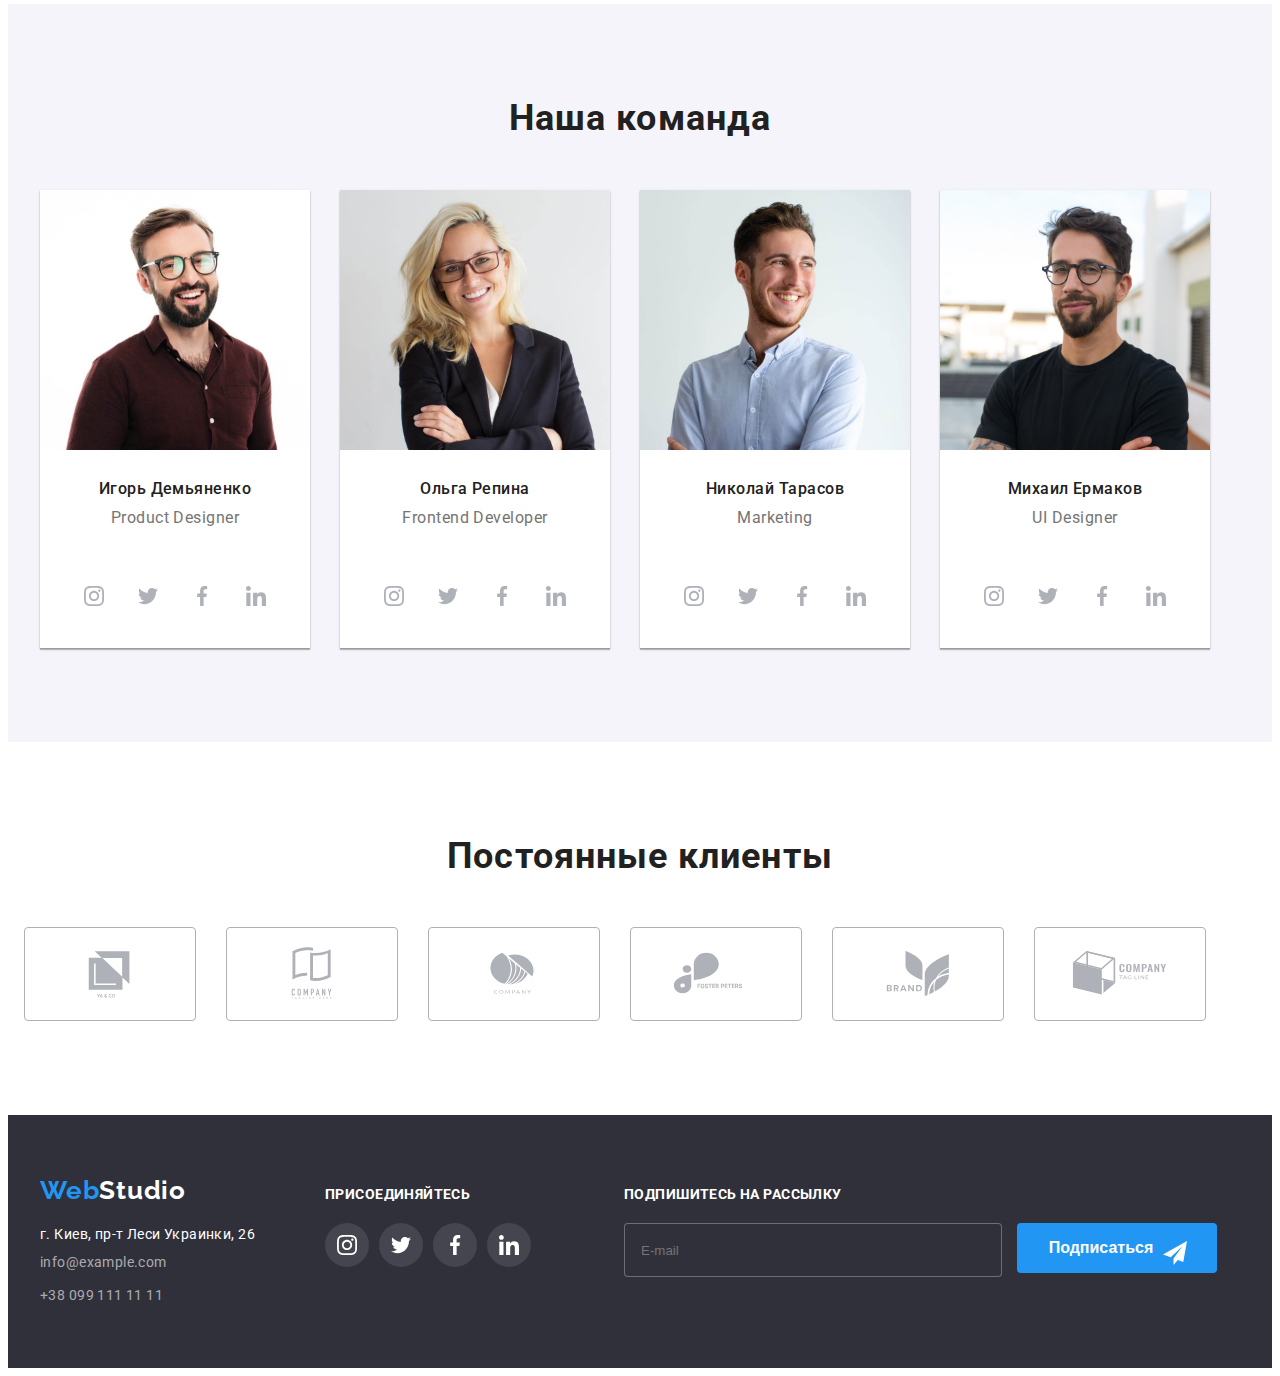
==== commit b970090f: "add" ====
--- a/index.html
+++ b/index.html
@@ -171,6 +171,7 @@
                 <p lang="en" class="stn-text link">Product Designer</p>
             </div>
                 <ul></ul>
+                <div class="komanda">
         <ul class="komanda-list list">
         <li class="komanda-item">
             <a href="" class="komanda-link">
@@ -208,7 +209,7 @@
             </a>
         </li>
     </ul>
-               
+       </div>       
             </li>
             <li class="section-five-item">
             
@@ -219,6 +220,7 @@
                 <h3 class="stn-title link">Ольга Репина</h3>
                 <p lang="en" class="stn-text link" >Frontend Developer</p>
             </div>
+            <div class="komanda">
                <ul class="komanda-list list">
                 <li class="komanda-item">
                     <a href="" class="komanda-link">
@@ -245,6 +247,7 @@
                 </svg></a>
                </li>
             </ul>
+        </div>
             </li>
             <li class="section-five-item">
                
@@ -255,6 +258,7 @@
                 <h3 class="stn-title link">Николай Тарасов</h3>
                 <p lang="en" class="stn-text link">Marketing</p>
             </div>
+            <div class="komanda">
                 <ul class="komanda-list list">
                     <li class="komanda-item">
                         <a href="" class="komanda-link">
@@ -292,6 +296,7 @@
                         </a>
                     </li>
                 </ul>
+            </div>
             </li>
        
             
@@ -304,6 +309,7 @@
                 <h3 class="stn-title " >Михаил Ермаков</h3>
                 <p lang="en" class="stn-text ">UI Designer</p>
             </div>
+            <div class="komanda">         
                 <ul class="komanda-list list">
                     <li class="komanda-item">
                         <a href="" class="komanda-link">
@@ -341,14 +347,16 @@
                         </a>
                     </li>
                 </ul>
+            </div>
         </li>
         </ul>
     </div>
     </section>
      
    <section class="logo-clients">
-        <h2 class=clients>Постоянные клиенты</h2>
+       
         <div class=" container">
+            <h2 class=clients>Постоянные клиенты</h2>
         <ul class="company-list list ">
             <li class="company-item">
                 <a href="" class="company-link">
--- a/css/styles.css
+++ b/css/styles.css
@@ -543,7 +543,10 @@
         width: 44px;
         height: 44px;
             margin-right: 10px;}
-      
+            
+            .footer-item-links:last-child{
+                margin-right: 0px;
+            }
             .icon-link{
                 width: 100%;
                 height: 100%;
@@ -601,6 +604,12 @@
     margin-left: 30px;
     
 }
+.company-item:first-child{
+    margin-left: 0px;
+}
+.komanda-item:last-child{
+    margin-right: 0px ;
+}
 .company-link{
     width: 100%;
     height: 100%;
@@ -628,6 +637,9 @@
         justify-content: center;
         padding-right: 50px;
        
+    }
+    .komanda{
+        margin-bottom: 30px;
     }
     .company-logo{
         width: 106px;
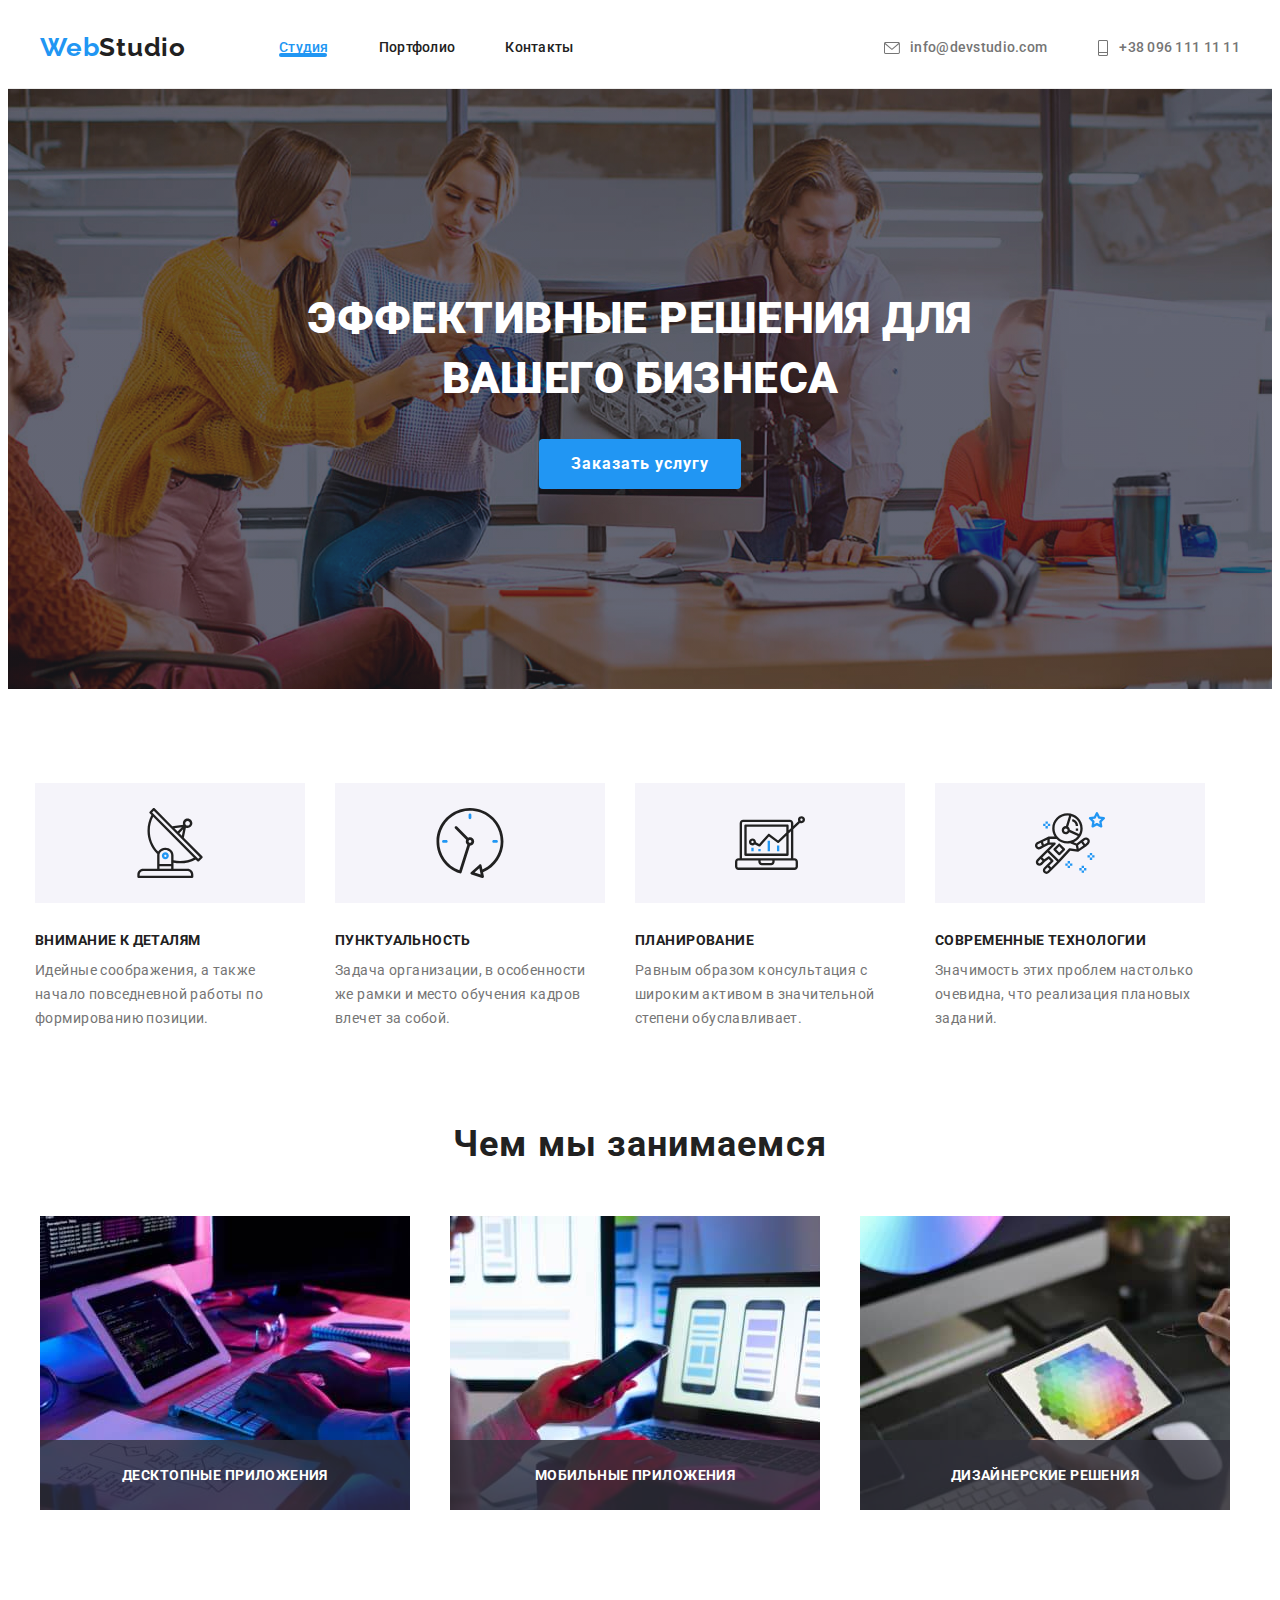
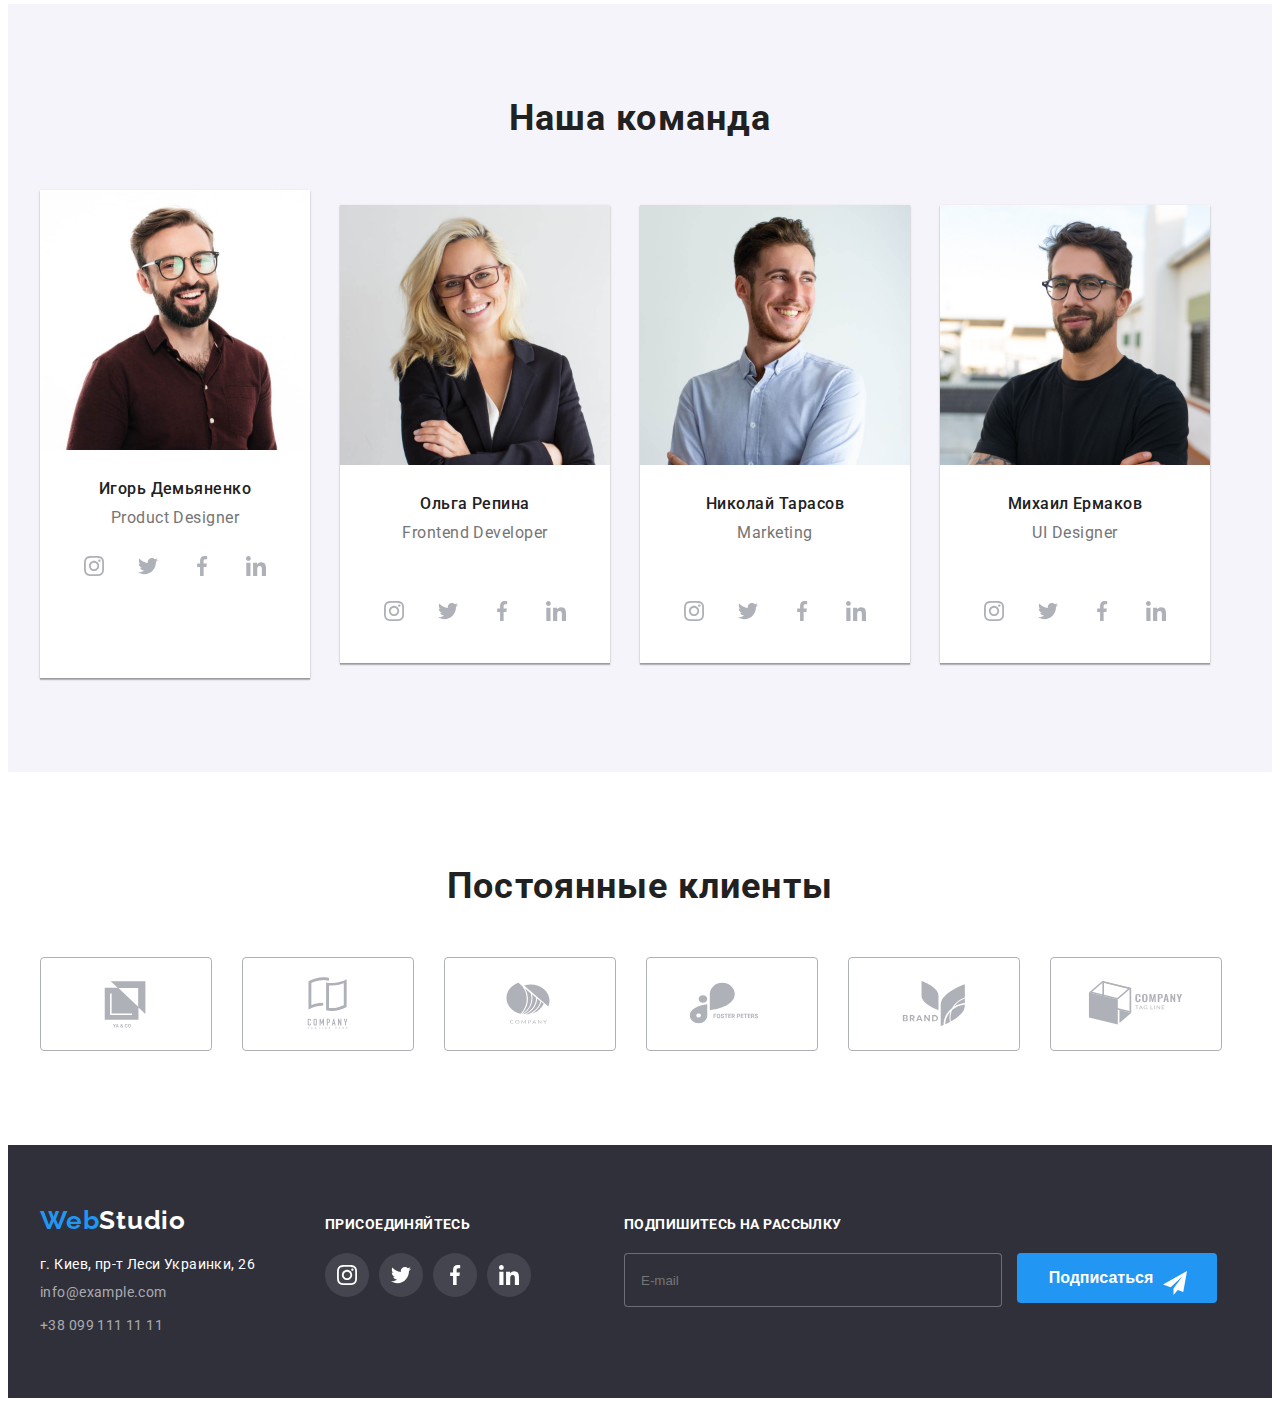
==== commit 54a06e1e: "add" ====
--- a/index.html
+++ b/index.html
@@ -169,47 +169,47 @@
             <div class="stn-div">
                 <h3 class="stn-title link">Игорь Демьяненко</h3>
                 <p lang="en" class="stn-text link">Product Designer</p>
+                <ul class="komanda-list list">
+                    <li class="komanda-item">
+                        <a href="" class="komanda-link">
+                        <svg class="komanda-link-icon" width="20" height="20">
+                            <use href="./img/icons.svg#icon-instagram">
+            
+                            </use>
+                        </svg>
+                    </a> </li>
+                    <li class="komanda-item">
+                        <a href="" class="komanda-link">
+                            <svg class="komanda-link-icon" width="20" height="20">
+                                <use href="./img/icons.svg#icon-twitter">
+            
+                                </use>
+                            </svg>
+                        </a>
+                    </li>
+                    <li class="komanda-item">
+                        <a href="" class="komanda-link">
+                            <svg class="komanda-link-icon" width="20" height="20" >
+                                <use href="./img/icons.svg#icon-facebook">
+            
+                                </use>
+                            </svg>
+                        </a>
+                    </li>
+                    <li class="komanda-item">
+                        <a href="" class="komanda-link">
+                            <svg class="komanda-link-icon" width="20" height="20">
+                                <use href="./img/icons.svg#icon-linkedin">
+            
+                                </use>
+                            </svg>
+                        </a>
+                    </li>
+                </ul>
             </div>
                 <ul></ul>
                 <div class="komanda">
-        <ul class="komanda-list list">
-        <li class="komanda-item">
-            <a href="" class="komanda-link">
-            <svg class="komanda-link-icon" width="20" height="20">
-                <use href="./img/icons.svg#icon-instagram">
-
-                </use>
-            </svg>
-        </a> </li>
-        <li class="komanda-item">
-            <a href="" class="komanda-link">
-                <svg class="komanda-link-icon" width="20" height="20">
-                    <use href="./img/icons.svg#icon-twitter">
-
-                    </use>
-                </svg>
-            </a>
-        </li>
-        <li class="komanda-item">
-            <a href="" class="komanda-link">
-                <svg class="komanda-link-icon" width="20" height="20" >
-                    <use href="./img/icons.svg#icon-facebook">
-
-                    </use>
-                </svg>
-            </a>
-        </li>
-        <li class="komanda-item">
-            <a href="" class="komanda-link">
-                <svg class="komanda-link-icon" width="20" height="20">
-                    <use href="./img/icons.svg#icon-linkedin">
-
-                    </use>
-                </svg>
-            </a>
-        </li>
-    </ul>
-       </div>       
+          
             </li>
             <li class="section-five-item">
             
--- a/css/styles.css
+++ b/css/styles.css
@@ -315,12 +315,13 @@
 {
     background: #2196F3;
     color:var(--fonfocus-color) ;
+    background-color: 0px 3px 1px rgba(0, 0, 0, 0.1), 0px 1px 2px rgba(0, 0, 0, 0.08), 0px 2px 2px rgba(0, 0, 0, 0.12) ;
 }
 .section-btn:focus
 {
     background: #2196F3; 
     color:var(--fonfocus-color) ;
-  
+    background-color: 0px 3px 1px rgba(0, 0, 0, 0.1), 0px 1px 2px rgba(0, 0, 0, 0.08), 0px 2px 2px rgba(0, 0, 0, 0.12) ;
 
 }
                     /*section-one  */
@@ -360,6 +361,8 @@
    
     flex-basis:calc((100% -90) / 4);
     margin-left: 0px;
+    margin-right: 30px;
+    width: 270px;         
 }
 .section-four-title{
     text-align: center;
@@ -634,8 +637,7 @@
     }
     .company-list{
         display: flex;
-        justify-content: center;
-        padding-right: 50px;
+        
        
     }
     .komanda{
@@ -682,10 +684,7 @@
           border-radius: 4px;
          
         }
-        .benefits-item{
-            margin-right: 30px;
-            
-        }
+       
         .benefits-item:last-child {
             margin-right: 0px;
         }
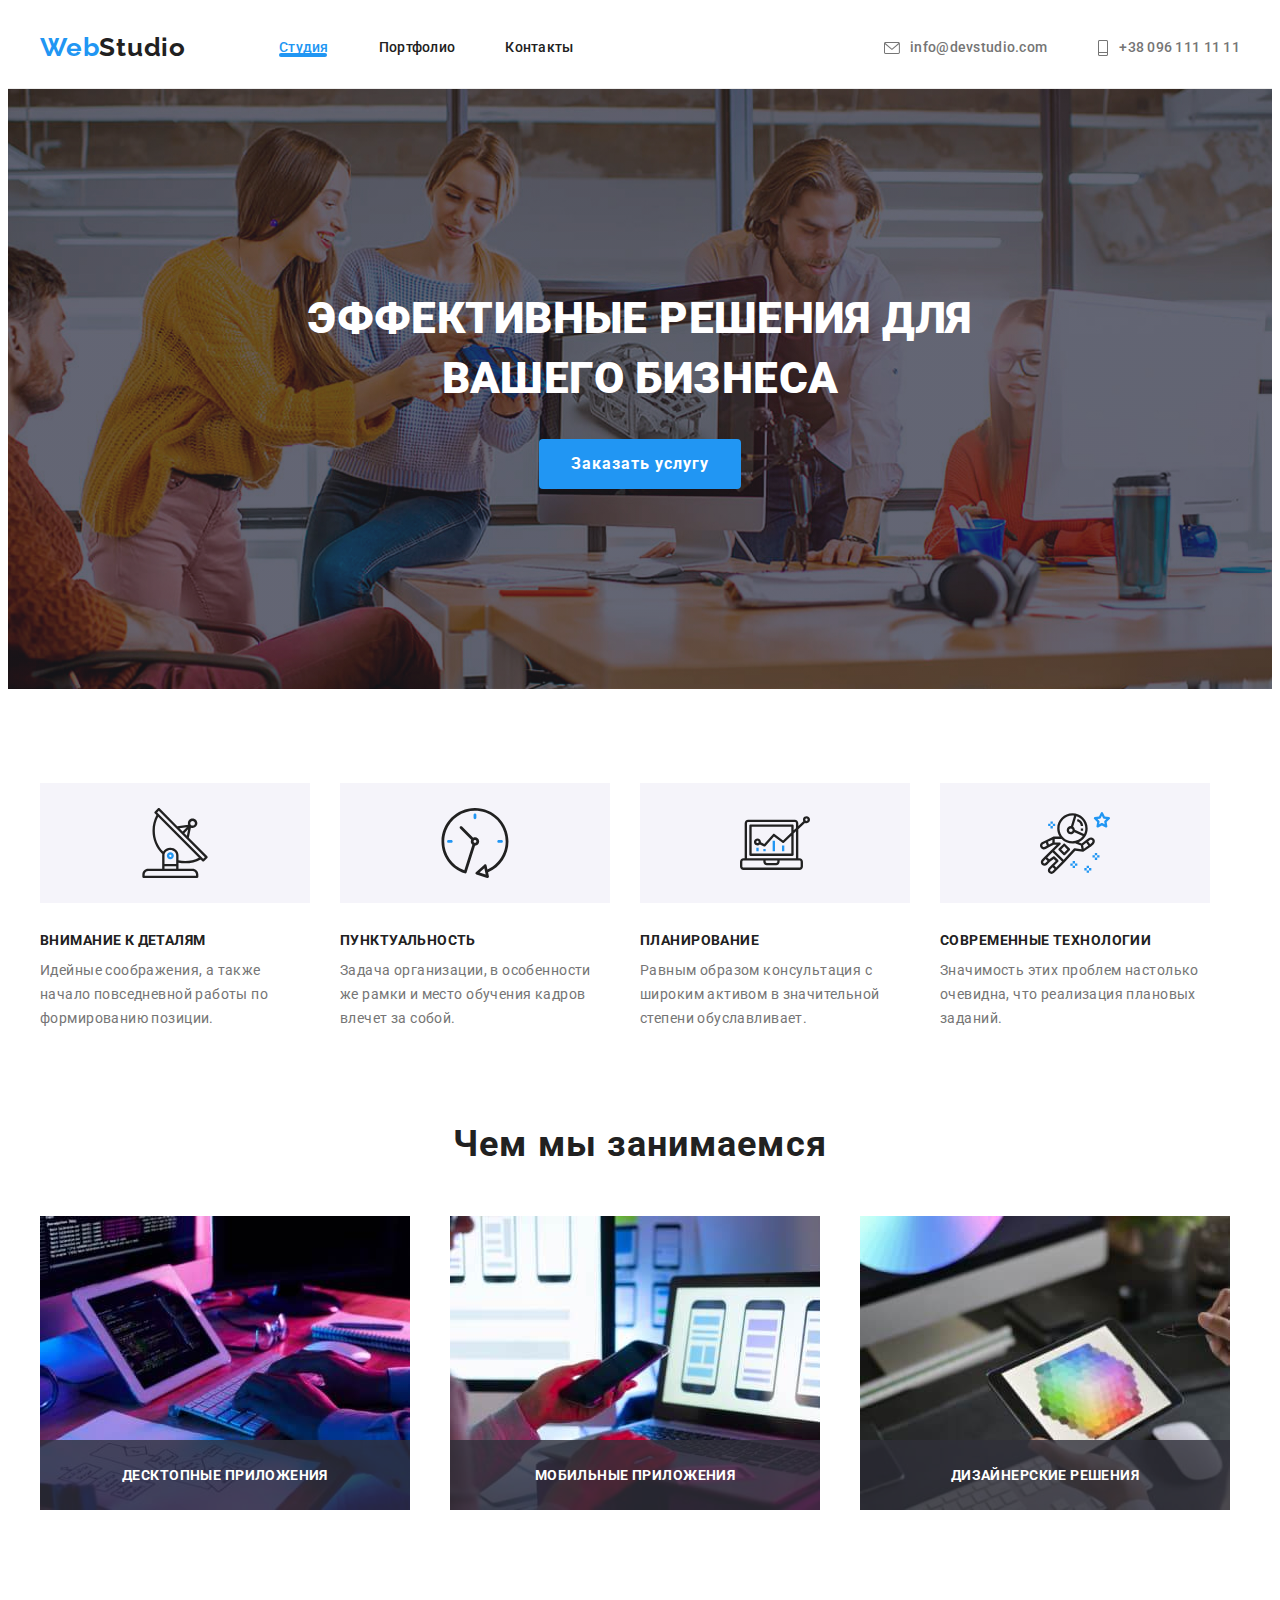
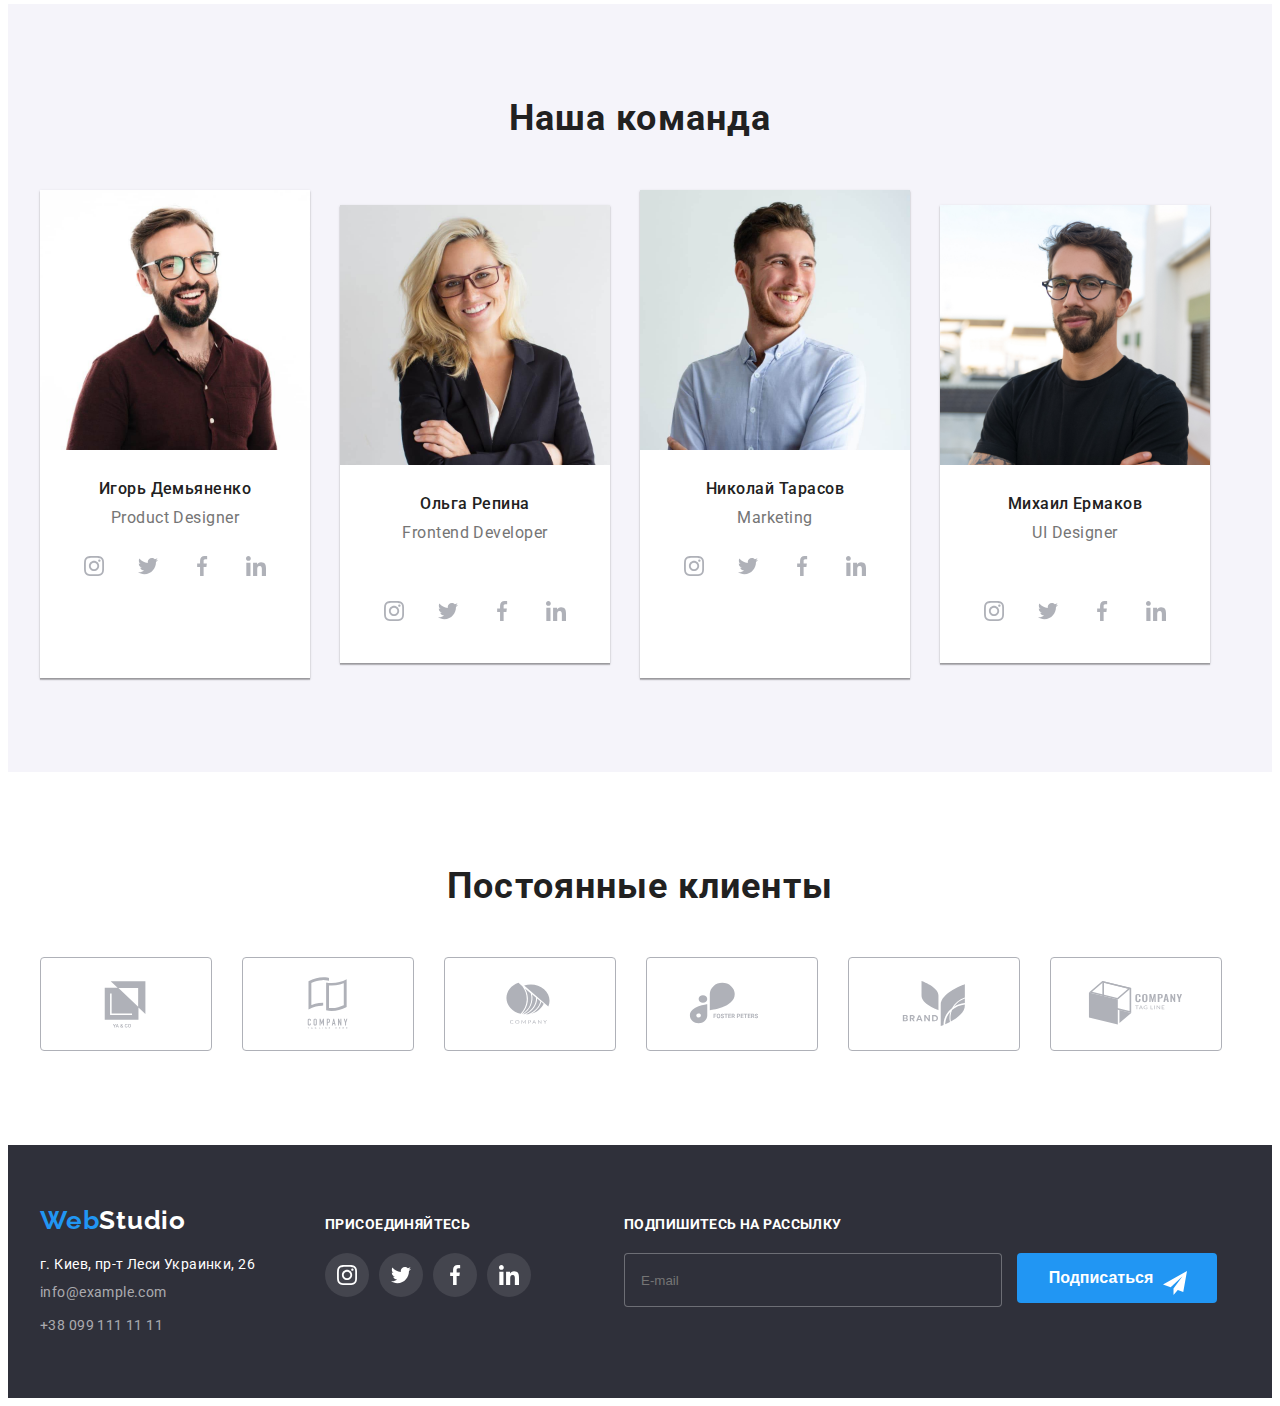
==== commit 68f2ed21: "add" ====
--- a/index.html
+++ b/index.html
@@ -257,8 +257,6 @@
             <div class="stn-div">
                 <h3 class="stn-title link">Николай Тарасов</h3>
                 <p lang="en" class="stn-text link">Marketing</p>
-            </div>
-            <div class="komanda">
                 <ul class="komanda-list list">
                     <li class="komanda-item">
                         <a href="" class="komanda-link">
@@ -297,6 +295,9 @@
                     </li>
                 </ul>
             </div>
+            <div class="komanda">
+                
+           
             </li>
        
             
--- a/css/styles.css
+++ b/css/styles.css
@@ -315,13 +315,13 @@
 {
     background: #2196F3;
     color:var(--fonfocus-color) ;
-    background-color: 0px 3px 1px rgba(0, 0, 0, 0.1), 0px 1px 2px rgba(0, 0, 0, 0.08), 0px 2px 2px rgba(0, 0, 0, 0.12) ;
+    box-shadow: 0px 3px 1px rgba(0, 0, 0, 0.1), 0px 1px 2px rgba(0, 0, 0, 0.08), 0px 2px 2px rgba(0, 0, 0, 0.12) ;
 }
 .section-btn:focus
 {
     background: #2196F3; 
     color:var(--fonfocus-color) ;
-    background-color: 0px 3px 1px rgba(0, 0, 0, 0.1), 0px 1px 2px rgba(0, 0, 0, 0.08), 0px 2px 2px rgba(0, 0, 0, 0.12) ;
+    box-shadow : 0px 3px 1px rgba(0, 0, 0, 0.1), 0px 1px 2px rgba(0, 0, 0, 0.08), 0px 2px 2px rgba(0, 0, 0, 0.12) ;
 
 }
                     /*section-one  */
@@ -353,7 +353,7 @@
 }
 .section-three-list {
     display: flex;
-    margin-left: -5px;
+    
    
 }
 
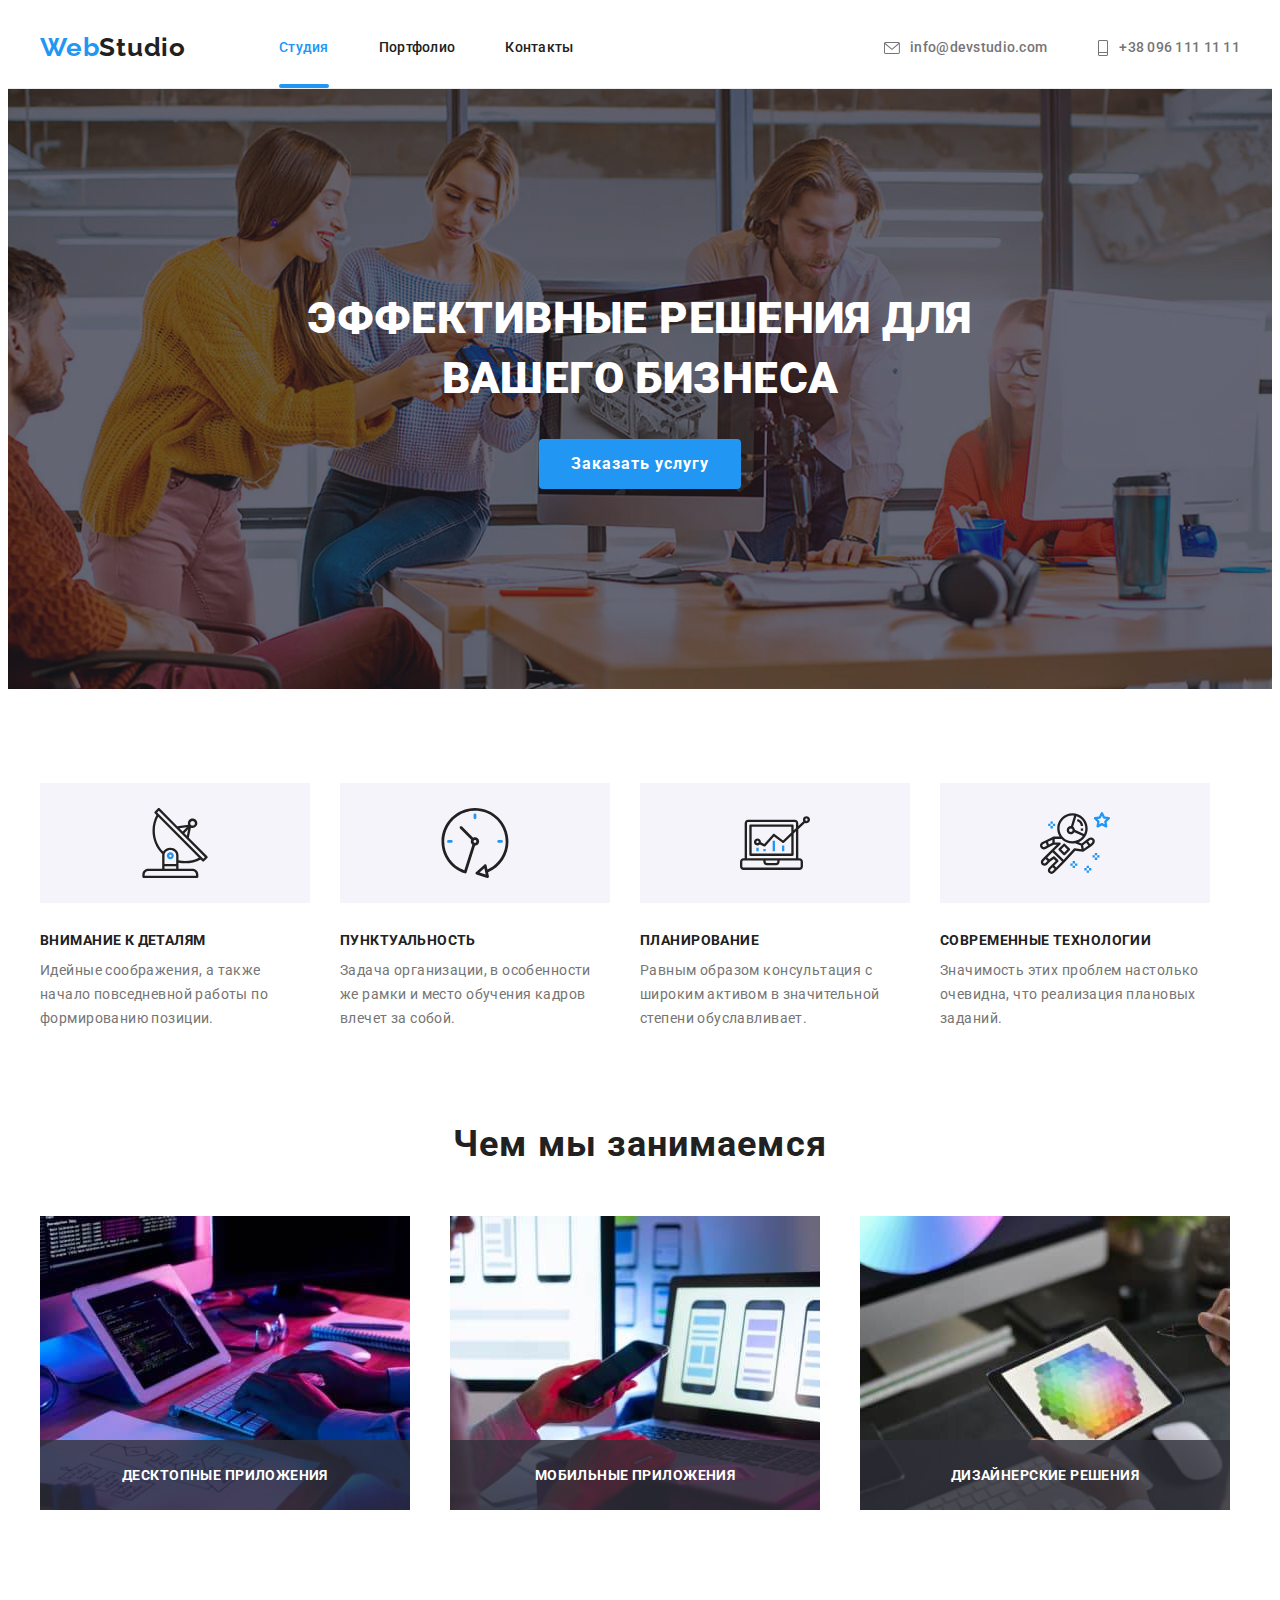
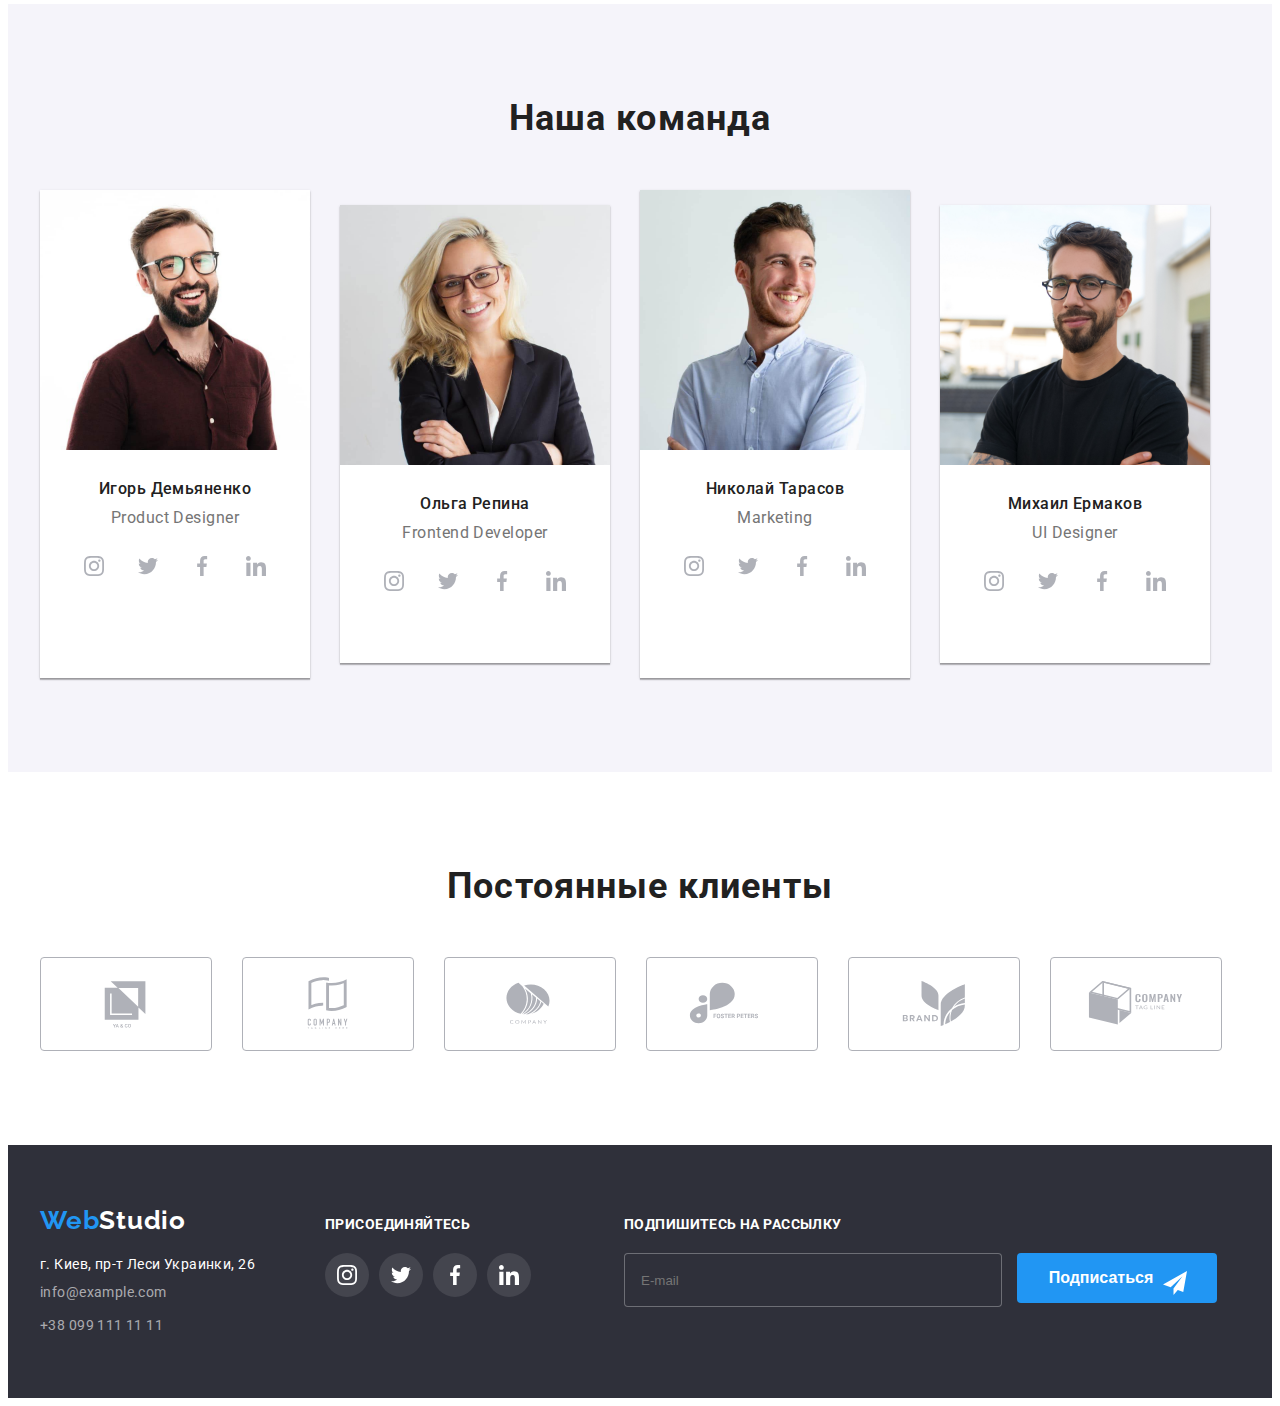
==== commit 6ab49fd4: "Update index.html" ====
--- a/index.html
+++ b/index.html
@@ -219,7 +219,7 @@
             <div class="stn-div">
                 <h3 class="stn-title link">Ольга Репина</h3>
                 <p lang="en" class="stn-text link" >Frontend Developer</p>
-            </div>
+        
             <div class="komanda">
                <ul class="komanda-list list">
                 <li class="komanda-item">
@@ -309,7 +309,7 @@
             <div class="stn-div">
                 <h3 class="stn-title " >Михаил Ермаков</h3>
                 <p lang="en" class="stn-text ">UI Designer</p>
-            </div>
+            
             <div class="komanda">         
                 <ul class="komanda-list list">
                     <li class="komanda-item">
@@ -348,6 +348,7 @@
                         </a>
                     </li>
                 </ul>
+            </div>
             </div>
         </li>
         </ul>
--- a/css/styles.css
+++ b/css/styles.css
@@ -27,25 +27,25 @@
  .hesder-two-link.current::after{
     content: "";
     position: absolute;
-   width:48px ;
+    display: block;
+   width:100% ;
     height: 4px;
     border-radius: 2px;
     background-color: #2196F3;
- top: 45px;
-margin-left: -50px;
-
+    left: 0;
+    bottom: 0; 
   
 }
 .header-link.current::after{
     content: "";
-    position: absolute;
-   width:78px ;
+    display: block;
+   left: 0;
+   bottom: 0;
+  width: 100%;
     height: 4px;
     background-color: #2196F3;
     border-radius: 2px;
-   top: 45px;
-    margin-left: -80px;
-    
+  position: absolute;    
 }
  .header-link.current {
   
@@ -161,7 +161,7 @@
  padding-top: 32px;
  padding-bottom: 32px;
  transition: color 250ms ease ;
- 
+ position: relative;
  }
 
 .link{
@@ -364,6 +364,9 @@
     margin-right: 30px;
     width: 270px;         
 }
+.section-three-item:last-child{
+    margin-right: 0px;}
+    
 .section-four-title{
     text-align: center;
   margin-bottom: 50px;
@@ -439,6 +442,7 @@
 
     
  .hesder-two-link{
+    position: relative;
     font-weight: 500; 
     line-height: 1.14;
     letter-spacing: 0.02em;
@@ -446,7 +450,8 @@
  display: block;
   padding-top: 32px;
   padding-bottom: 32px;
-  transition: color 250ms ease ;
+  transition: color 250ms ease 
+  
  }
  .footer-item{
      margin-bottom: 9px;
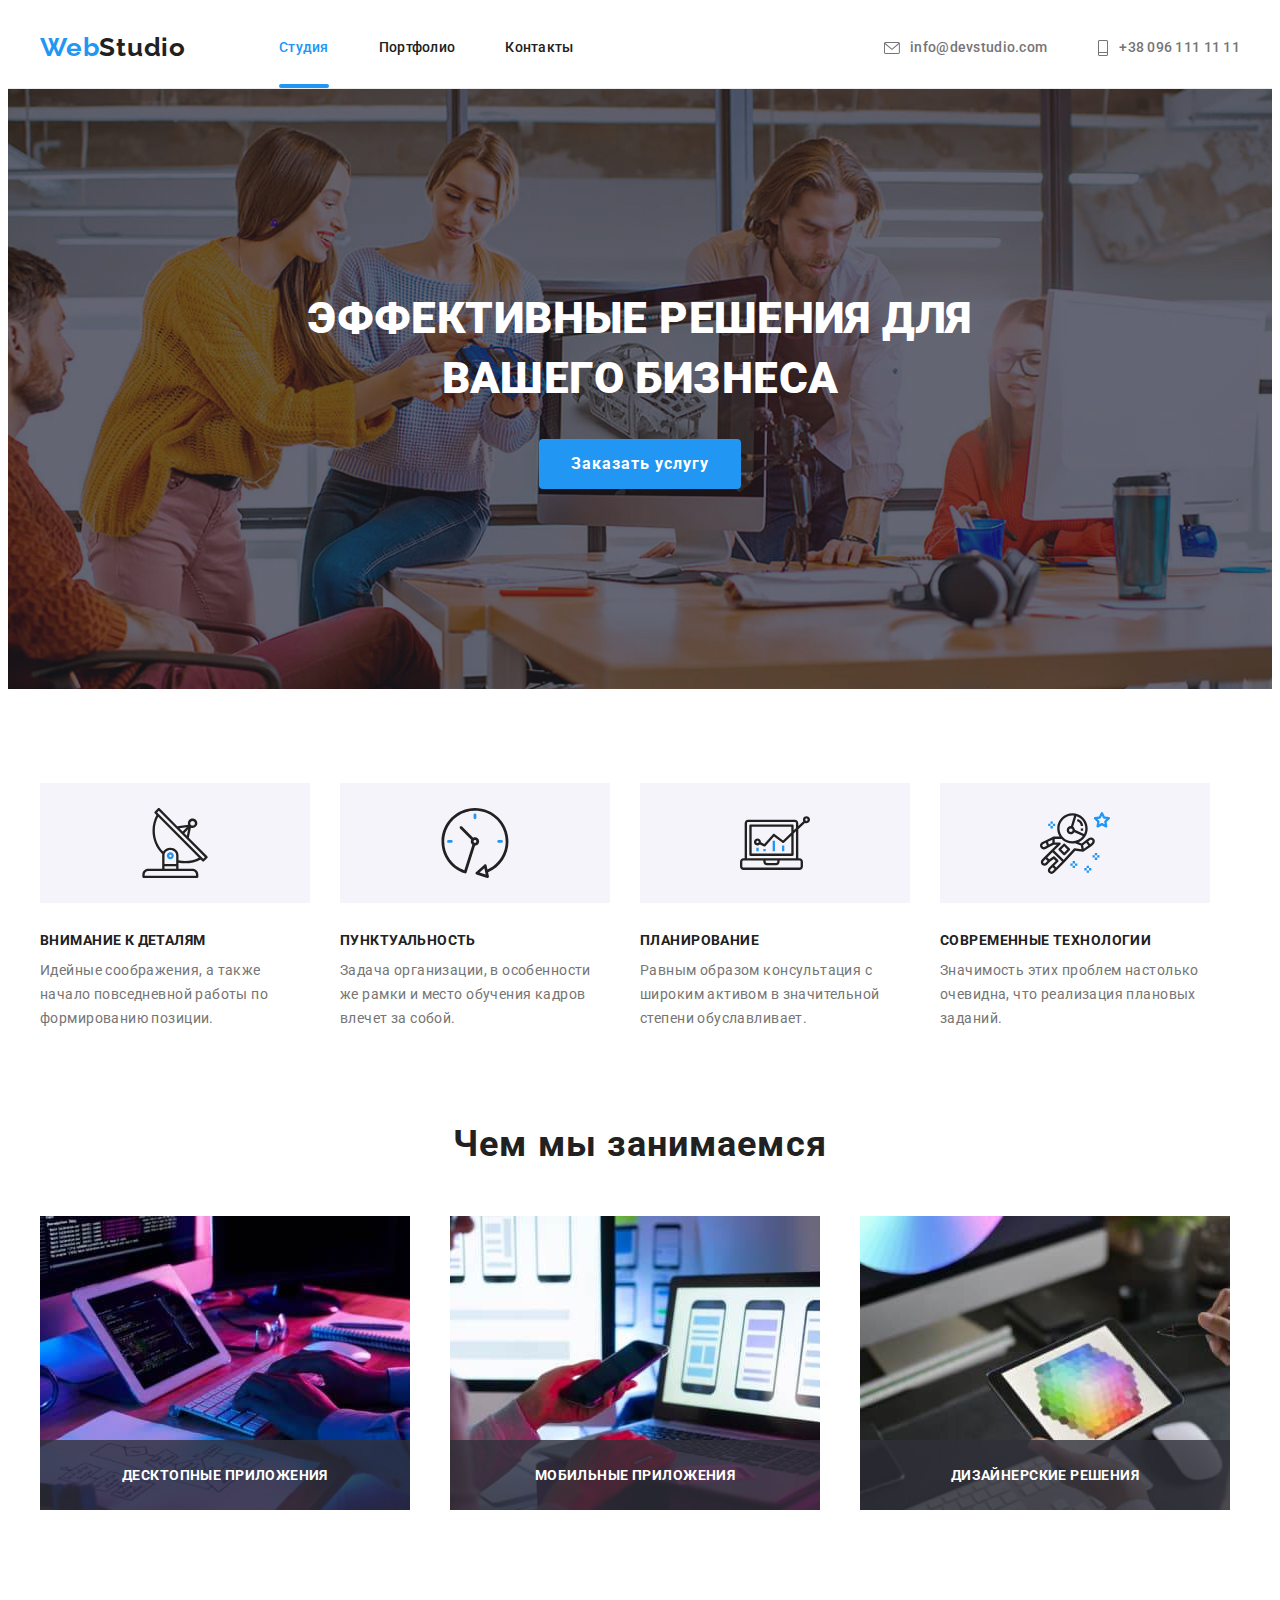
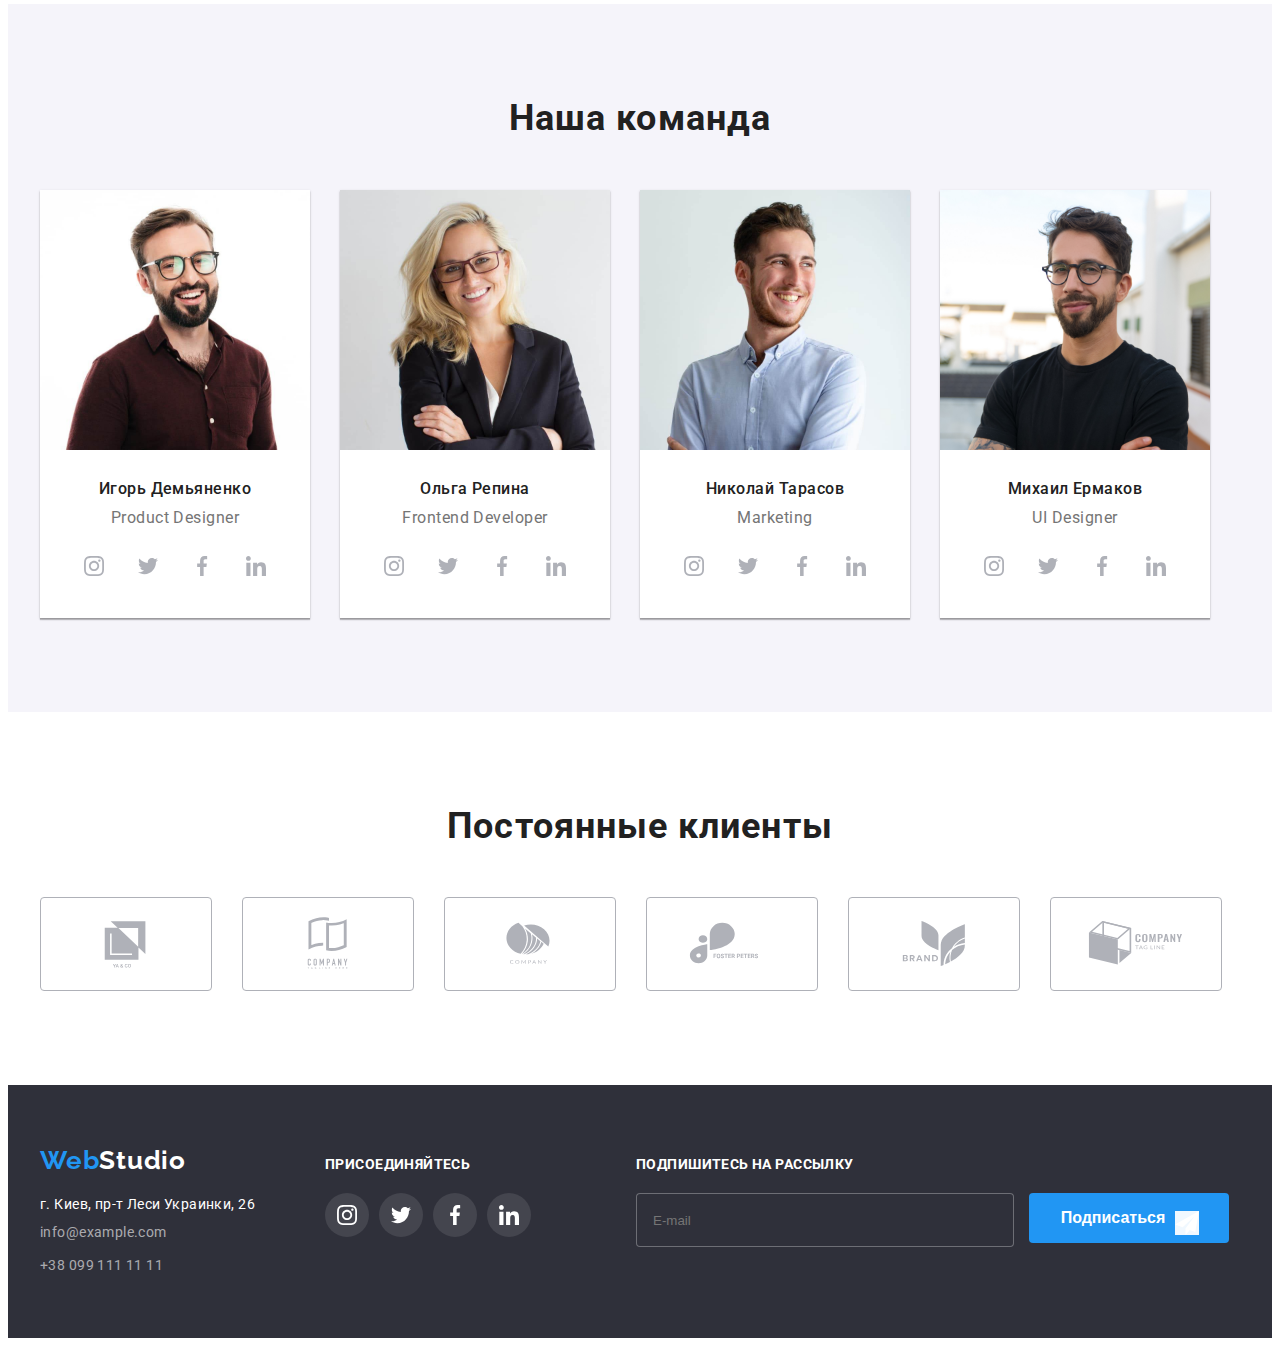
==== commit ca07a943: "add" ====
--- a/index.html
+++ b/index.html
@@ -480,7 +480,7 @@
     </ul>
     </div>
     <div class="footer-email">
-        <form >
+        <form class="form" >
 <p class="email-title">Подпишитесь на рассылку</p>
 <input type="email"
 name="user-email"
--- a/css/styles.css
+++ b/css/styles.css
@@ -160,7 +160,7 @@
  display: block;
  padding-top: 32px;
  padding-bottom: 32px;
- transition: color 250ms ease ;
+ transition: color 250ms  cubic-bezier(0.4, 0, 0.2, 1) ;
  position: relative;
  }
 
@@ -178,7 +178,7 @@
 align-items: center;
 color:#757575 ;
 fill: #757575;
-transition: color 250ms ease ;
+transition: color 250ms  cubic-bezier(0.4, 0, 0.2, 1) ;
 }
 .list-contact:hover  {
     color:var(--hover-footer-color) ;
@@ -264,7 +264,8 @@
 padding:  6px 22px 6px 22px;
 border: none;
 border-radius: 4px;
-transition: background 250ms ease ;
+transition: background 250ms  cubic-bezier(0.4, 0, 0.2, 1), 
+color 250ms  cubic-bezier(0.4, 0, 0.2, 1) ;
 }
 .section-item{
     margin-right: 8px ;
@@ -295,6 +296,13 @@
     margin-bottom: 30px;
   
 background:#FFFFFF;
+ }
+ .section-one-sct{
+    box-shadow: 0px 1px 1px rgba(0, 0, 0, 0.12),
+    0px 4px 4px rgba(0, 0, 0, 0.06),
+     1px 4px 6px rgba(0, 0, 0, 0.16);
+     display: block;
+     transition:  background    250ms  cubic-bezier(0.4, 0, 0.2, 1) ;
  }
 
  
@@ -305,6 +313,7 @@
     0px 4px 4px rgba(0, 0, 0, 0.06),
      1px 4px 6px rgba(0, 0, 0, 0.16);
      display: block;
+     
  }
 .stn{ color: #212121;
 text-align: center;
@@ -450,7 +459,7 @@
  display: block;
   padding-top: 32px;
   padding-bottom: 32px;
-  transition: color 250ms ease 
+  transition: color 250ms cubic-bezier(0.4, 0, 0.2, 1)  
   
  }
  .footer-item{
@@ -480,11 +489,11 @@
 fill: #757575;
 display: flex;
 align-items: center;
-transition: color 250ms ease ;
+transition: color 250ms   cubic-bezier(0.4, 0, 0.2, 1);
 }
 .icon{
   margin-right: 10px; 
-
+  transition: fill 250ms cubic-bezier(0.4, 0, 0.2, 1) 
 }
 
 .header-mail:hover,
@@ -524,13 +533,15 @@
     align-items: center;
      justify-content: center;
      fill: #AFB1B8;
-     transition: background 250ms ease ;
-    }
-      
+     transition: background 250ms  cubic-bezier(0.4, 0, 0.2, 1) ;
+    }
+    .komanda-link-icon{
+        transition: fill 250ms cubic-bezier(0.4, 0, 0.2, 1) ;   
+    }  
     .komanda-list{
         display: flex;
      justify-content: center;
-     margin-bottom: 30px;
+   
     }
     .komanda-item{
         width: 44px;
@@ -564,7 +575,7 @@
                 align-items: center;
                 justify-content: center;
                 fill: #FFFFFF;
-                transition: background  250ms ease ;
+                transition: background  250ms   cubic-bezier(0.4, 0, 0.2, 1);
                 }
         .icon-link:hover,
         .icon-link:focus{
@@ -631,7 +642,8 @@
      border-radius: 4px;
      border: 1px solid
      #AFB1B8 ;
-     transition: background 250ms ease ;
+     transition: border 250ms  cubic-bezier(0.4, 0, 0.2, 1), 
+     fill 250ms  cubic-bezier(0.4, 0, 0.2, 1) ;
     }
     .company-link:hover, 
     .company-link:focus{
@@ -646,12 +658,13 @@
        
     }
     .komanda{
-        margin-bottom: 30px;
+       
     }
     .company-logo{
         width: 106px;
-height: 60px;
-margin: 16px 32px 16px 32px;
+        height: 60px;
+        margin: 16px 32px 16px 32px;
+        transition: fill 250ms  cubic-bezier(0.4, 0, 0.2, 1) ;
     }
     .clients{
     font-style: normal;
@@ -957,7 +970,7 @@
     background-color:  rgba(0, 0, 0, 0.2);
     position:fixed;
     top: 0;
-    transition: opacity 250ms, visibility 250ms ;
+    transition: opacity 250ms, visibility 250ms cubic-bezier(0.4, 0, 0.2, 1) ;
 }
 .modal{
     width: 528px;
@@ -967,6 +980,8 @@
     position: absolute;
     top: 50%;
     left: 50%;
+    justify-content: center;
+    align-items: center;
     transform: translate(-50%,-50%) scale(1);
     padding: 40px;
 }
@@ -979,14 +994,17 @@
     border-radius: 50%;
     background-color: transparent;
     position: absolute;
+    align-items: center;
+    justify-content: center;
+    display: flex;
     top: 8px;
     right: 8px;
-    transition: color 250ms ease ;
+    transition: color 250ms  cubic-bezier(0.4, 0, 0.2, 1) ;
 }
 .modal-close-btn:focus,
 .modal-close-btn:hover
 {
-background-color: #2196F3;
+fill: #2196F3;
 }
 .is-hidden{
     visibility: hidden;
@@ -1011,7 +1029,7 @@
         border: 1px solid rgba(33, 33, 33, 0.2)  ;
         border-radius: 4px;
      padding-left: 42px;
-     transition: background  250ms ease ;
+     transition: background  250ms  cubic-bezier(0.4, 0, 0.2, 1);
         outline: none;
     }
     .model-input:focus{
@@ -1049,8 +1067,9 @@
         position: absolute;
         left: 12px;
         top: 50%;
+       
         transform: translateY(-50%);
-        transition: background  250ms ease ;
+        transition: background  250ms   cubic-bezier(0.4, 0, 0.2, 1);
     }
     .check-text{
         font-weight: 400;
@@ -1073,7 +1092,7 @@
         background-image: url(../img/check.svg);
         background-repeat: no-repeat;
         background-position: center;
-        transition: background  250ms ease ;
+        transition: background  250ms  cubic-bezier(0.4, 0, 0.2, 1) ;
     }
     .modal-check:focus + .check-text::before{
         border-color:#2196F3  ;
@@ -1112,10 +1131,13 @@
 line-height: 1.14;
 text-transform: uppercase;
 color: #FFFFFF;
+
 margin-bottom: 20px;
     }
+    
+    
     .footer-input{
-       
+       color: #FFFFFF;
         width:358px ;
         height:50px ;
         border: 1px solid rgba(255, 255, 255, 0.3);
@@ -1126,6 +1148,7 @@
 }
 .email-btn{
     position: absolute;
+    
     width: 200px;
     height: 50px;
     background: #2196F3;
@@ -1139,9 +1162,9 @@
 margin-left: 12px;
 }
 .email-icon{
-   
-    position: relative;
-    
+   background-color: aliceblue;
+    position:relative ;
+  
 left: 148px;
 top: 10px;
 fill: #FFFFFF;
@@ -1151,6 +1174,8 @@
   
 }
 .footer-email{
-    display: flex;
-   margin-left: 93px;
+ 
+    display: flex;
+   margin-left: 105px;
+  
 }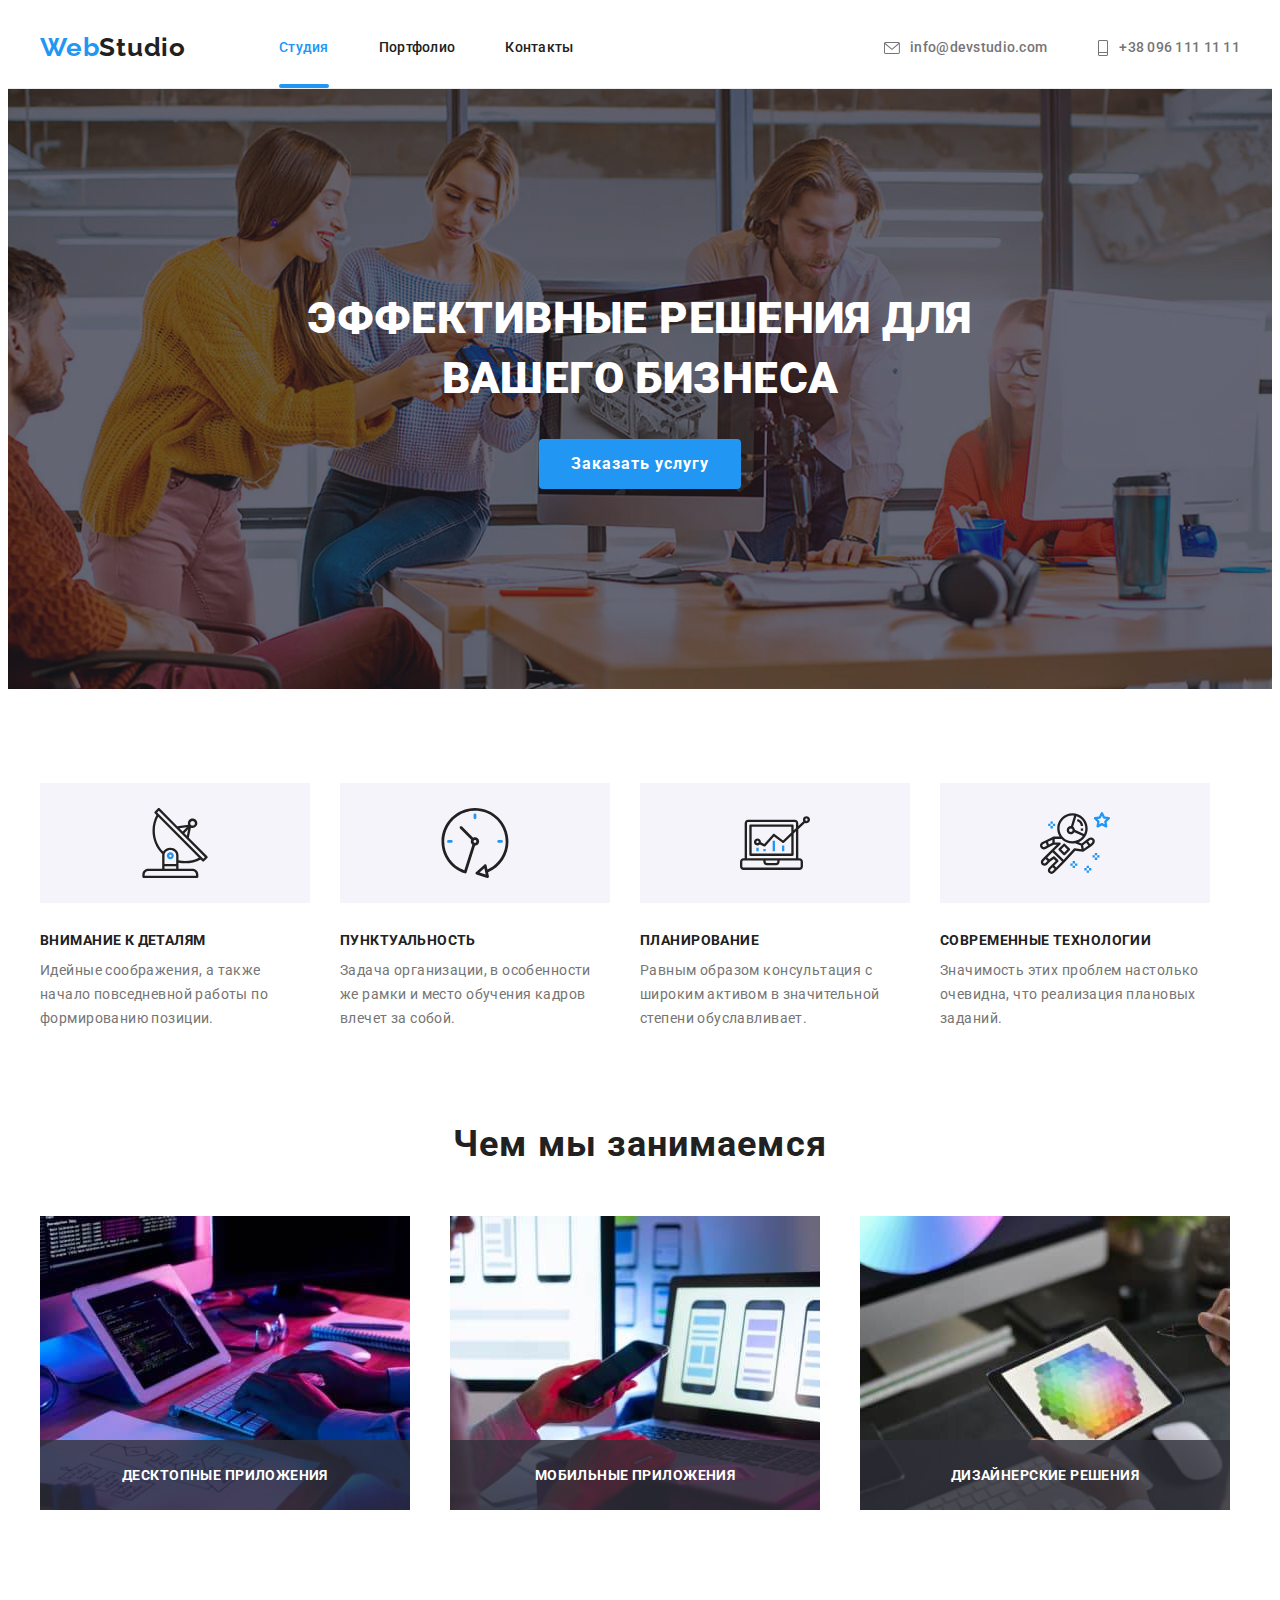
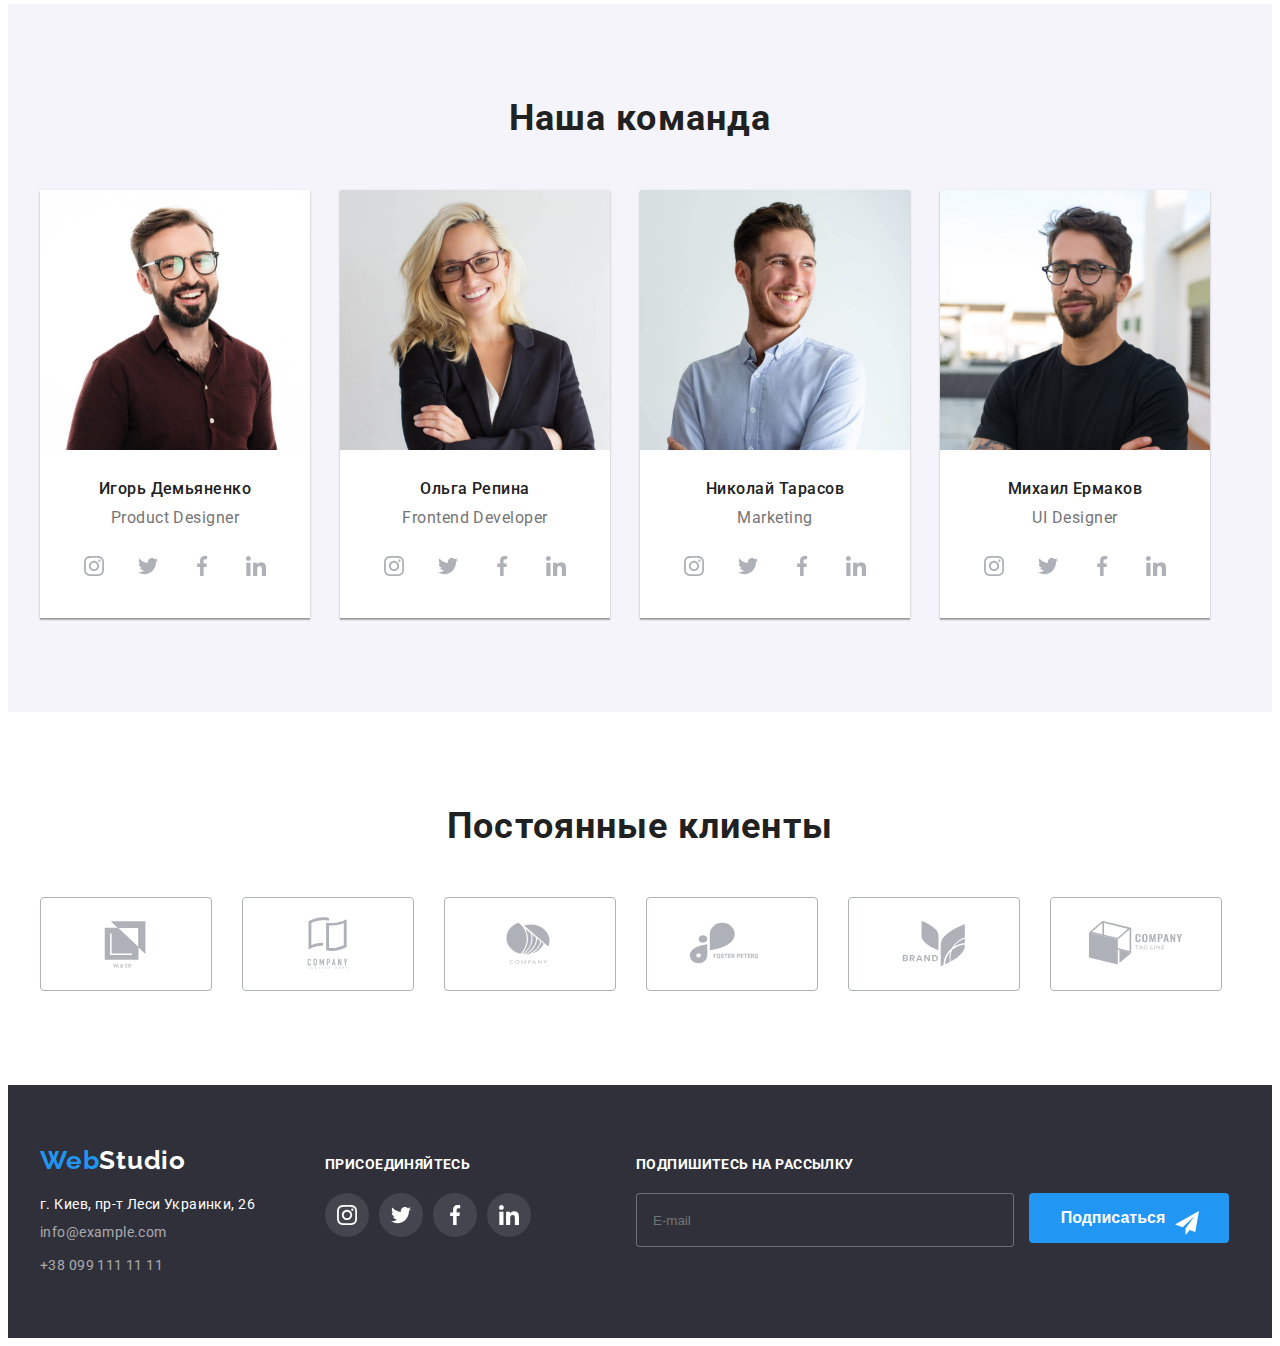
==== commit da8899c3: "add" ====
--- a/index.html
+++ b/index.html
@@ -166,9 +166,10 @@
                 
                 <img class="img" src="./img/img-photo-4.jpg" alt="Игорь" width="270" height="260">
             
-            <div class="stn-div">
+             <div class="stn-div">
                 <h3 class="stn-title link">Игорь Демьяненко</h3>
                 <p lang="en" class="stn-text link">Product Designer</p>
+                <div class="komanda">
                 <ul class="komanda-list list">
                     <li class="komanda-item">
                         <a href="" class="komanda-link">
@@ -206,9 +207,9 @@
                         </a>
                     </li>
                 </ul>
-            </div>
+             </div>
                 <ul></ul>
-                <div class="komanda">
+            </div>
           
             </li>
             <li class="section-five-item">
@@ -220,7 +221,7 @@
                 <h3 class="stn-title link">Ольга Репина</h3>
                 <p lang="en" class="stn-text link" >Frontend Developer</p>
         
-            <div class="komanda">
+             <div class="komanda">
                <ul class="komanda-list list">
                 <li class="komanda-item">
                     <a href="" class="komanda-link">
@@ -246,8 +247,9 @@
                     <use href="./img/icons.svg#icon-linkedin"></use>
                 </svg></a>
                </li>
-            </ul>
-        </div>
+             </ul>
+            </div>
+              </div>
             </li>
             <li class="section-five-item">
                
@@ -257,6 +259,7 @@
             <div class="stn-div">
                 <h3 class="stn-title link">Николай Тарасов</h3>
                 <p lang="en" class="stn-text link">Marketing</p>
+                <div class="komanda">
                 <ul class="komanda-list list">
                     <li class="komanda-item">
                         <a href="" class="komanda-link">
@@ -295,10 +298,11 @@
                     </li>
                 </ul>
             </div>
-            <div class="komanda">
+            </div>
+            
                 
            
-            </li>
+            
        
             
             <li class="section-five-item">
@@ -350,8 +354,9 @@
                 </ul>
             </div>
             </div>
-        </li>
-        </ul>
+          </li>
+          </ul>
+       
     </div>
     </section>
      
--- a/css/styles.css
+++ b/css/styles.css
@@ -265,6 +265,7 @@
 border: none;
 border-radius: 4px;
 transition: background 250ms  cubic-bezier(0.4, 0, 0.2, 1), 
+box-shadow 250ms  cubic-bezier(0.4, 0, 0.2, 1),
 color 250ms  cubic-bezier(0.4, 0, 0.2, 1) ;
 }
 .section-item{
@@ -298,11 +299,9 @@
 background:#FFFFFF;
  }
  .section-one-sct{
-    box-shadow: 0px 1px 1px rgba(0, 0, 0, 0.12),
-    0px 4px 4px rgba(0, 0, 0, 0.06),
-     1px 4px 6px rgba(0, 0, 0, 0.16);
+   
      display: block;
-     transition:  background    250ms  cubic-bezier(0.4, 0, 0.2, 1) ;
+     transition:  box-shadow   250ms  cubic-bezier(0.4, 0, 0.2, 1) ;
  }
 
  
@@ -368,7 +367,7 @@
 
 .section-three-item{
    
-    flex-basis:calc((100% -90) / 4);
+    flex-basis:calc((100% -90) / 4 );
     margin-left: 0px;
     margin-right: 30px;
     width: 270px;         
@@ -821,7 +820,7 @@
   
 }
 .section-five-item {
-flex-basis:calc((100% -90) / 4);
+flex-basis:calc((100% -90) / 4 );
 margin-left: 30px;
 text-align: center;
 background: #FFFFFF;
@@ -999,7 +998,8 @@
     display: flex;
     top: 8px;
     right: 8px;
-    transition: color 250ms  cubic-bezier(0.4, 0, 0.2, 1) ;
+    transition: color 250ms  cubic-bezier(0.4, 0, 0.2, 1), 
+    fill 250ms  cubic-bezier(0.4, 0, 0.2, 1) ;
 }
 .modal-close-btn:focus,
 .modal-close-btn:hover
@@ -1078,6 +1078,7 @@
         color: #757575;
  align-items: center;
 display: flex;
+justify-content: center;
     }
     .check-text::before{
 content: "";
@@ -1092,14 +1093,18 @@
         background-image: url(../img/check.svg);
         background-repeat: no-repeat;
         background-position: center;
+        border: none;
         transition: background  250ms  cubic-bezier(0.4, 0, 0.2, 1) ;
     }
     .modal-check:focus + .check-text::before{
-        border-color:#2196F3  ;
+        background-color:#2196F3  ;
+       background: #2196F3; 
     }
     .model-input:focus + .modal-icon{
         fill: #2196F3;
-    }
+       
+    }
+  
     .modal-btn{
         position: absolute;
         font-weight: 700;
@@ -1162,7 +1167,7 @@
 margin-left: 12px;
 }
 .email-icon{
-   background-color: aliceblue;
+   
     position:relative ;
   
 left: 148px;
